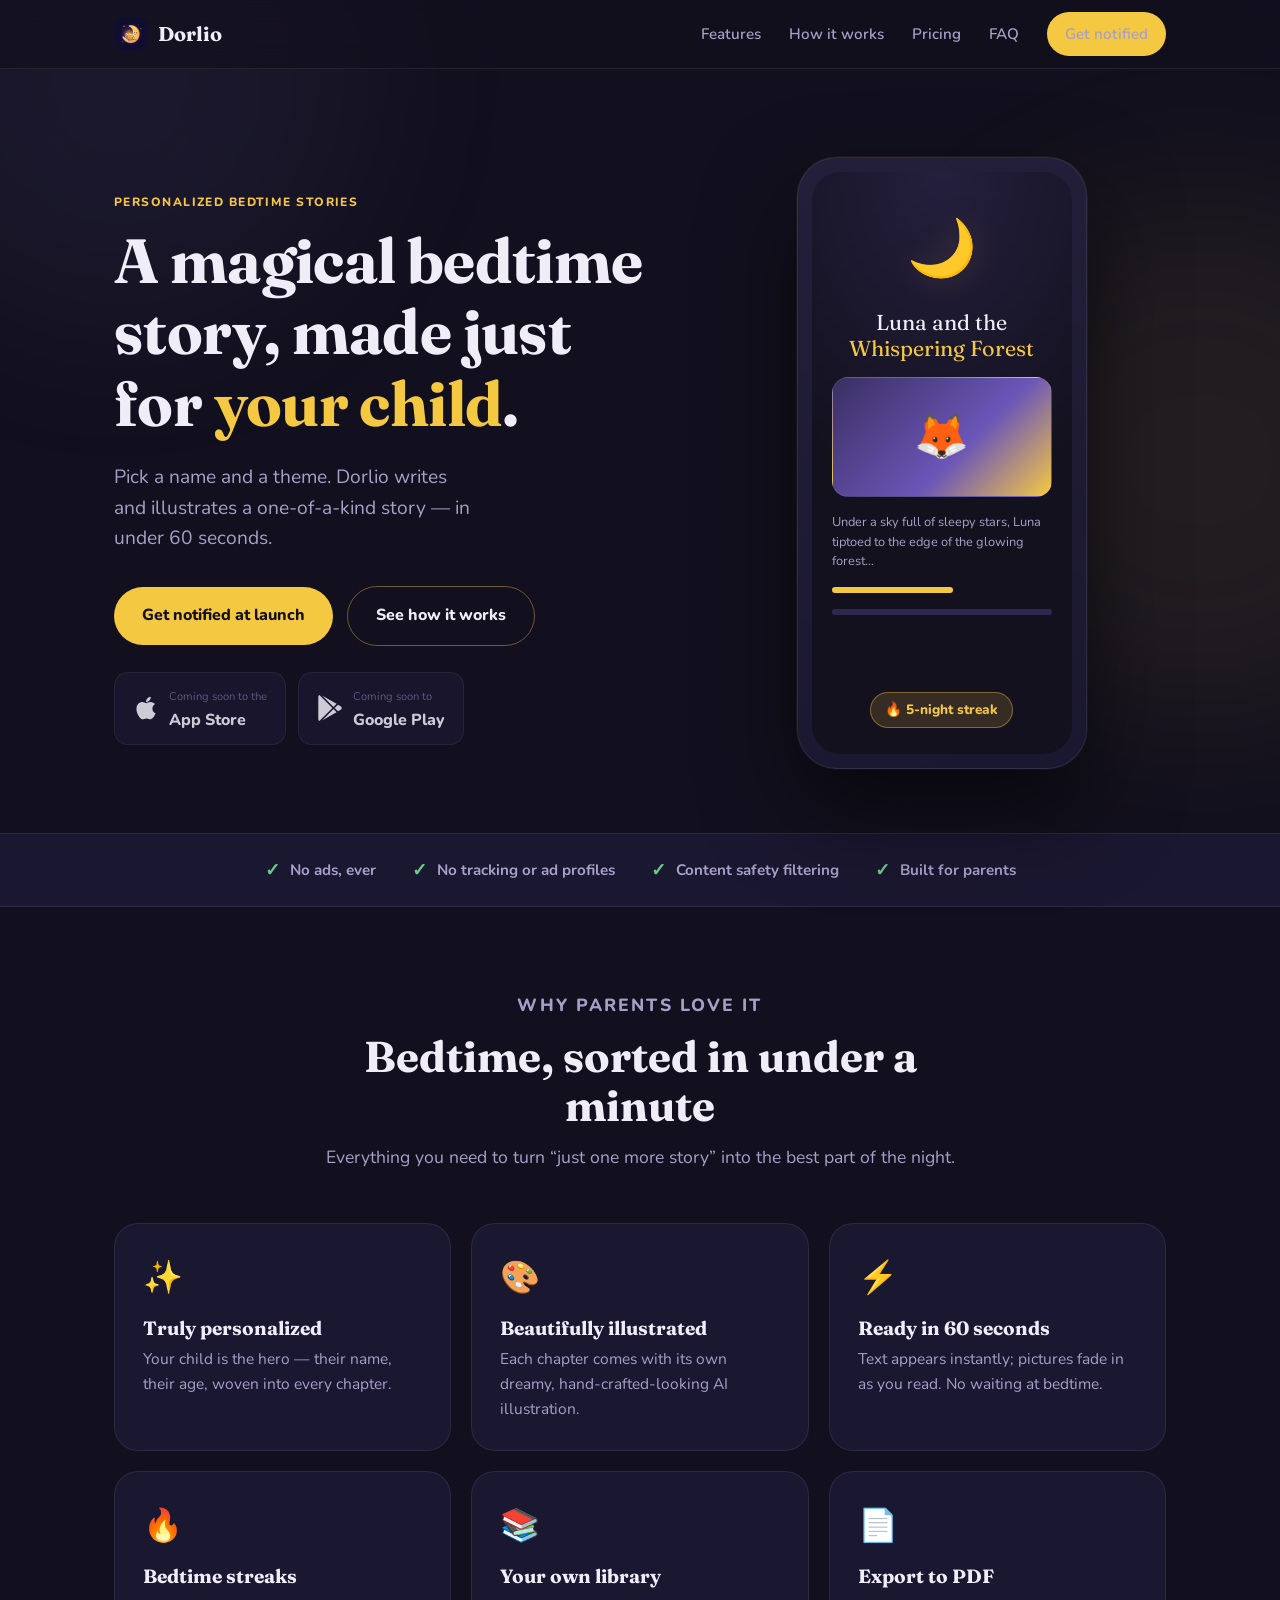
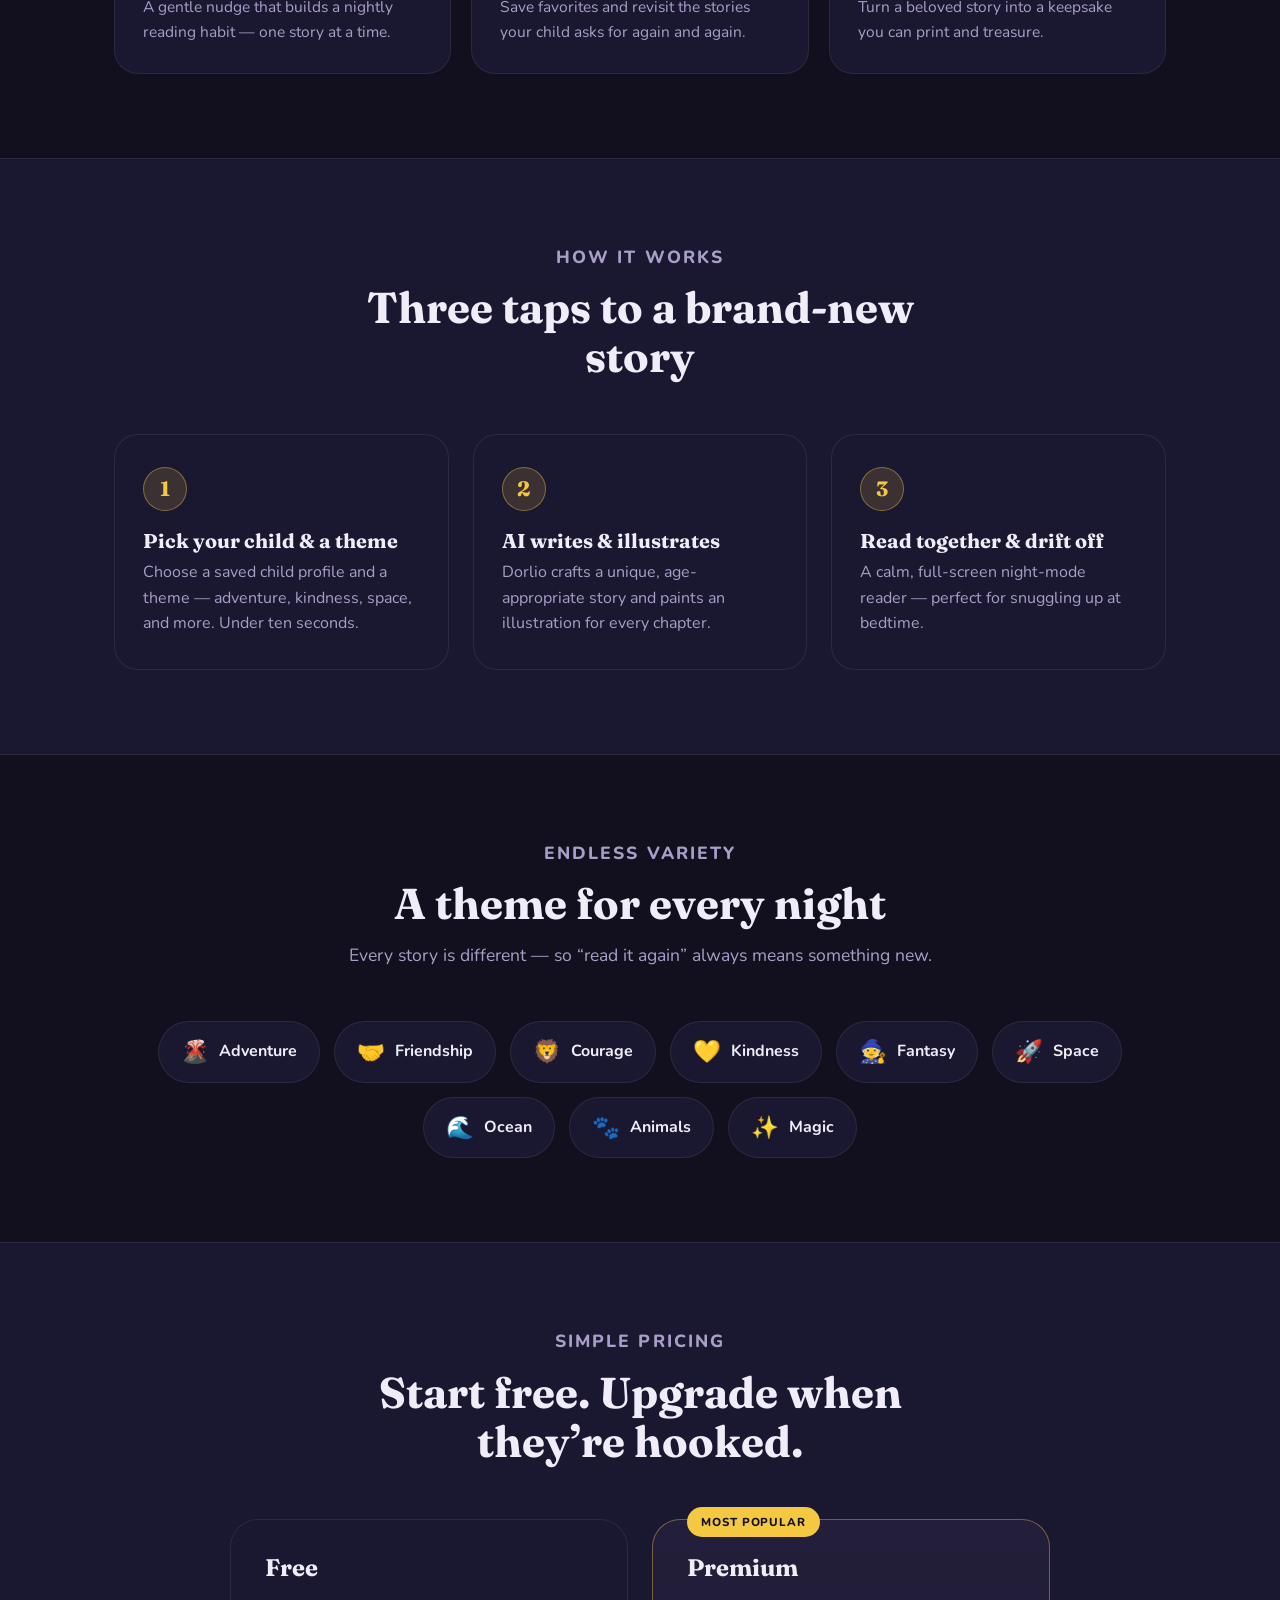
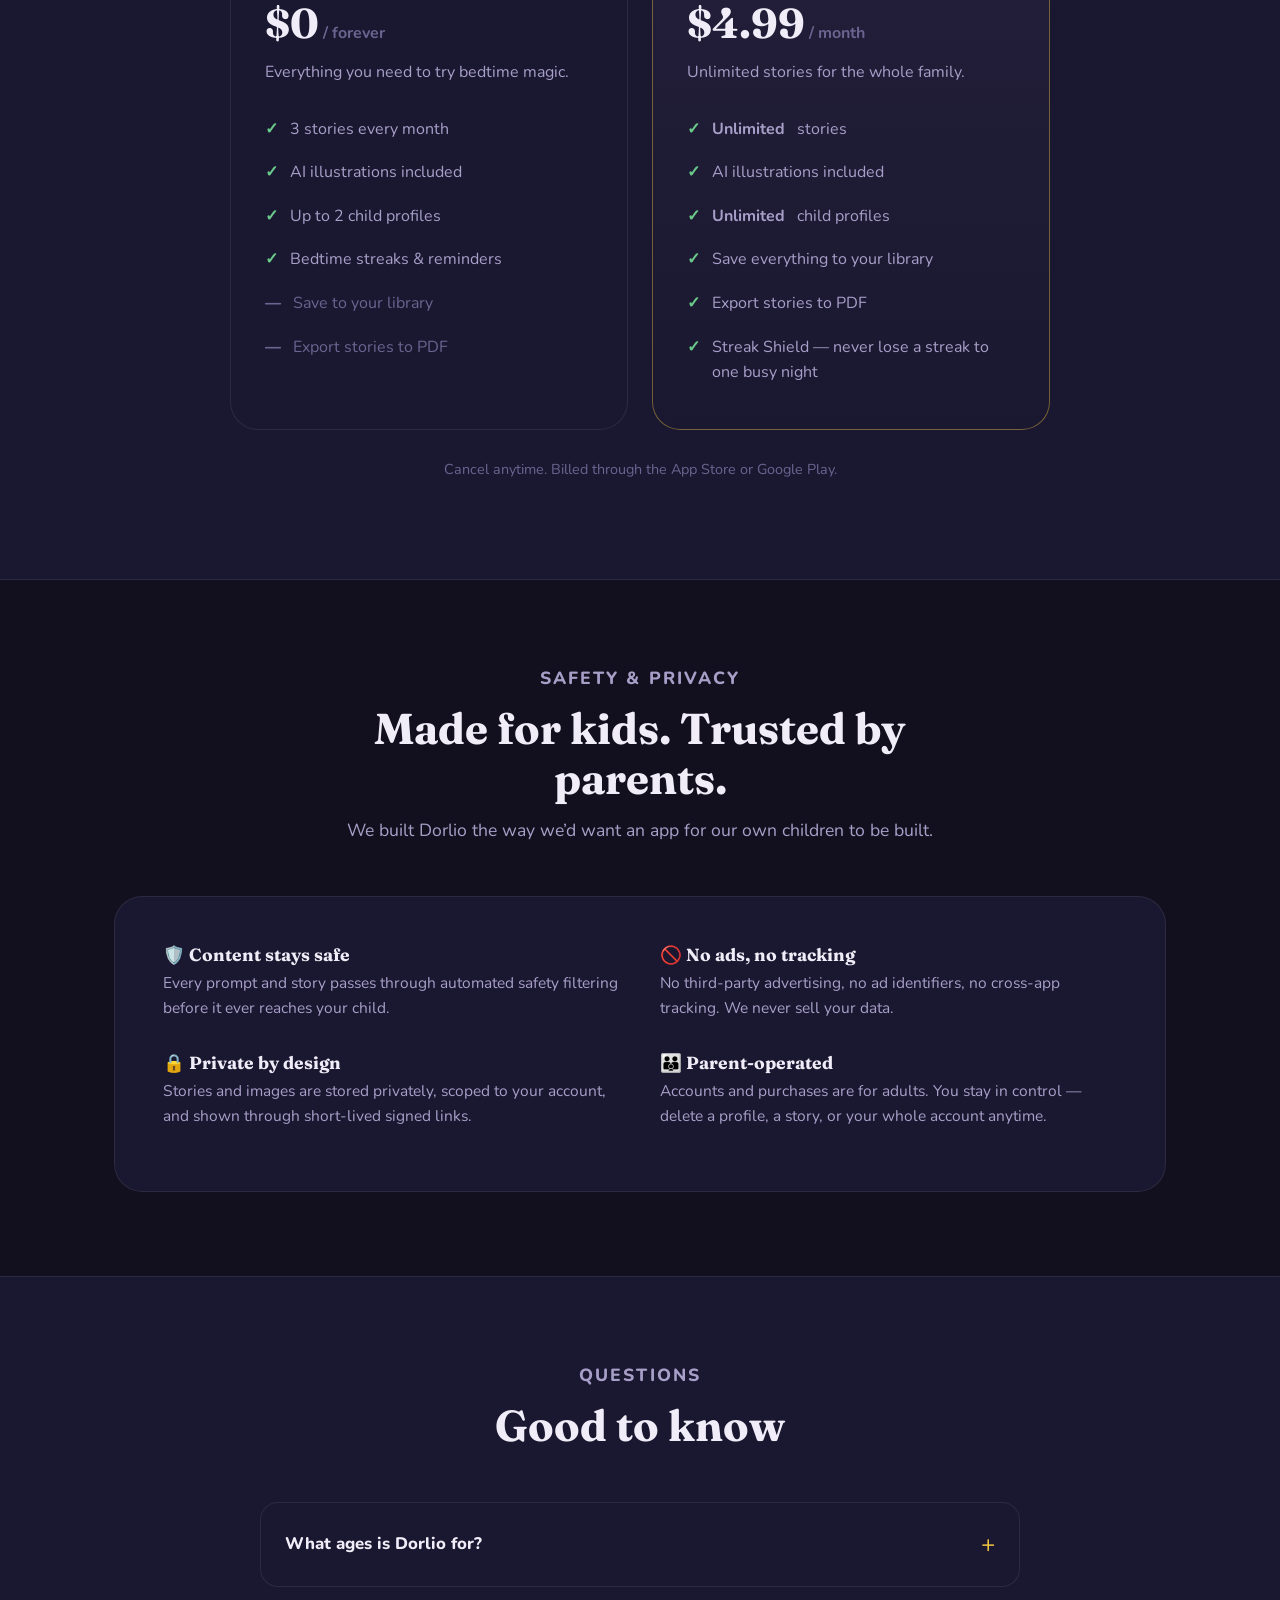
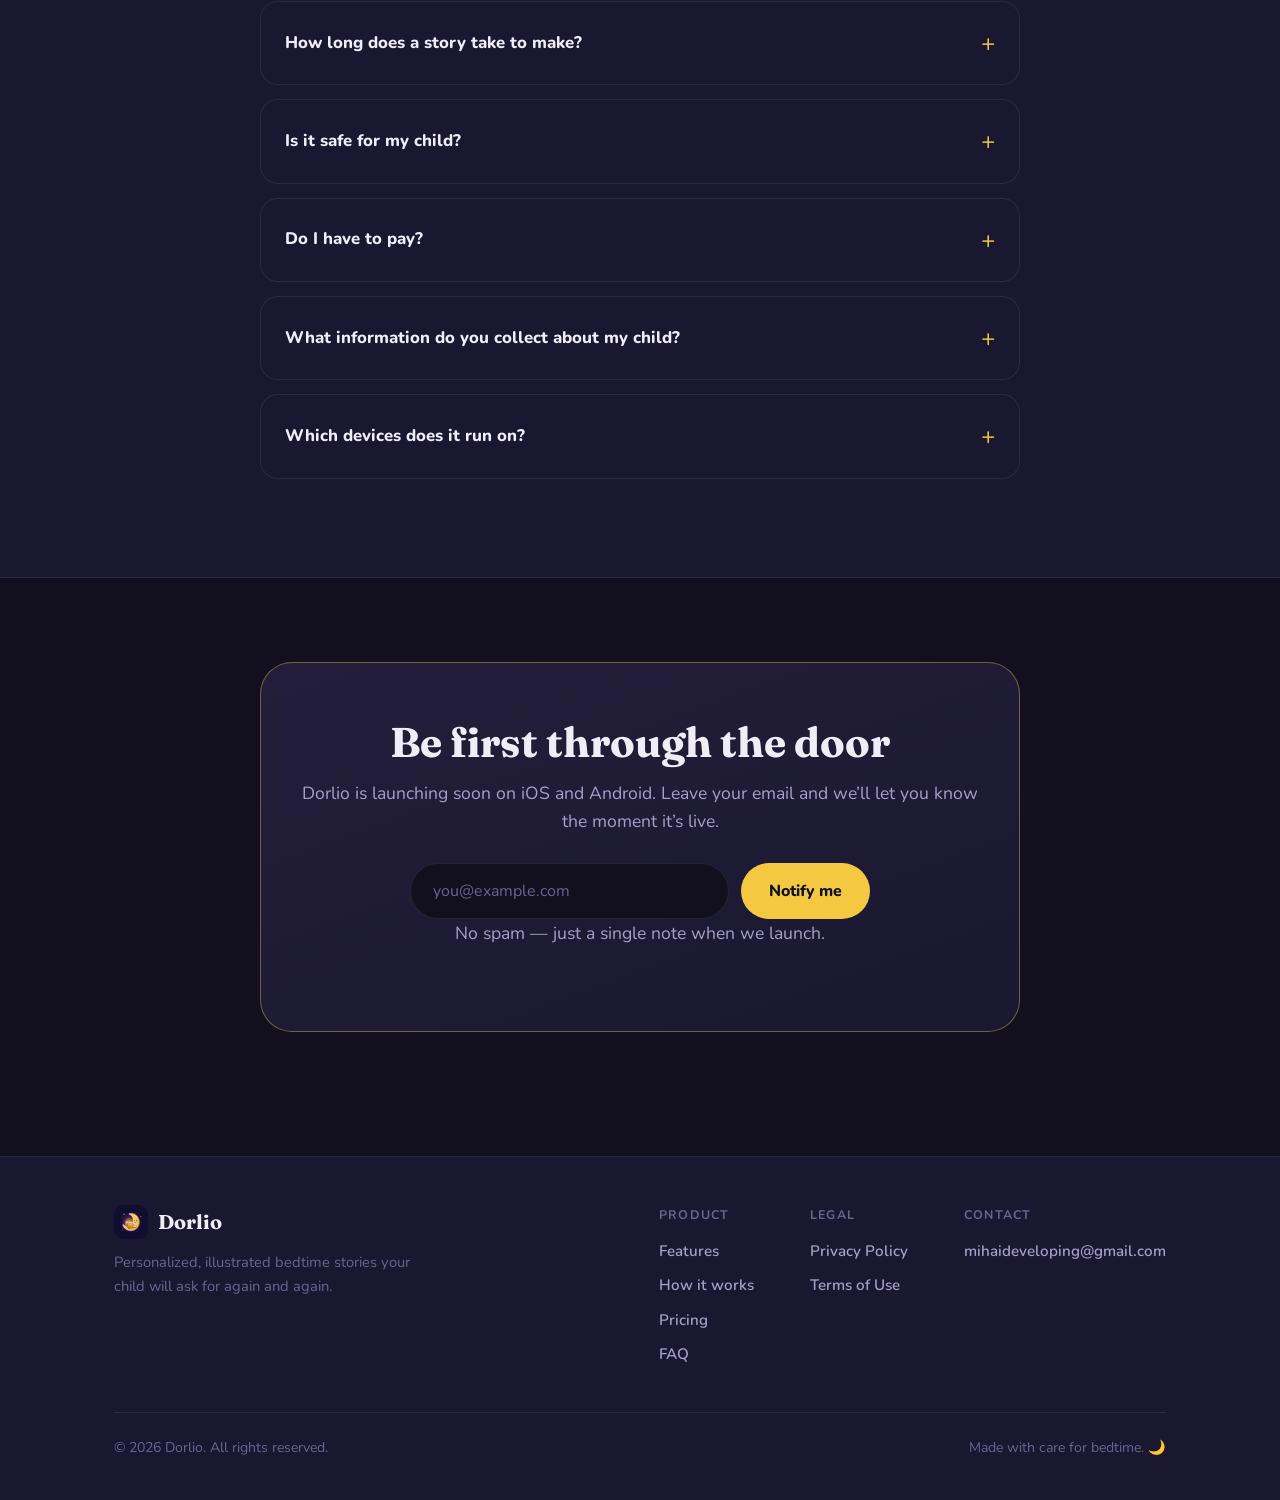
==== index.html @ 9532bb87 "Add Dorlio marketing website (dorlio.com) Standalone public repo for the Dorlio marketing site + leg" ====
<!doctype html>
<html lang="en">
<head>
<meta charset="utf-8" />
<meta name="viewport" content="width=device-width, initial-scale=1" />
<title>Dorlio — A magical bedtime story, made just for your child</title>
<meta name="description" content="Dorlio creates a personalized, illustrated bedtime story for your child in under 60 seconds. Pick a name and a theme — AI writes and illustrates a one-of-a-kind tale. No ads, no tracking, built for parents." />
<link rel="canonical" href="https://dorlio.com/" />

<!-- Open Graph / social -->
<meta property="og:type" content="website" />
<meta property="og:site_name" content="Dorlio" />
<meta property="og:title" content="Dorlio — A magical bedtime story, made just for your child" />
<meta property="og:description" content="A personalized, illustrated bedtime story in under 60 seconds. No ads, no tracking, built for parents." />
<meta property="og:url" content="https://dorlio.com/" />
<meta property="og:image" content="https://dorlio.com/assets/icon.png" />
<meta name="twitter:card" content="summary_large_image" />
<meta name="twitter:title" content="Dorlio — A magical bedtime story, made just for your child" />
<meta name="twitter:description" content="A personalized, illustrated bedtime story in under 60 seconds. No ads, no tracking, built for parents." />
<meta name="twitter:image" content="https://dorlio.com/assets/icon.png" />
<meta name="theme-color" content="#12101E" />

<link rel="icon" type="image/png" href="./assets/favicon.png" />
<link rel="apple-touch-icon" href="./assets/icon.png" />

<link rel="preconnect" href="https://fonts.googleapis.com" />
<link rel="preconnect" href="https://fonts.gstatic.com" crossorigin />
<link href="https://fonts.googleapis.com/css2?family=Fraunces:opsz,wght@9..144,400;9..144,600;9..144,700&family=Nunito:wght@400;600;700;800&display=swap" rel="stylesheet" />

<style>
  :root {
    --bg:        #12101E;
    --bg-mid:    #1A1730;
    --bg-high:   #231F3A;
    --bg-glow:   #2D2850;
    --gold:      #F5C842;
    --gold-dim:  #C4A030;
    --gold-glow: rgba(245,200,66,0.15);
    --violet:    #9B7FE8;
    --violet-dim:#6B56B8;
    --violet-glow: rgba(155,127,232,0.15);
    --text:      #F0EDF8;
    --text-2:    #A89FC8;
    --text-dim:  #6B6490;
    --on-gold:   #12101E;
    --success:   #6BCB8B;
    --border:    rgba(255,255,255,0.08);
    --border-active: rgba(245,200,66,0.4);
    --display: "Fraunces", Georgia, serif;
    --ui: "Nunito", -apple-system, BlinkMacSystemFont, "Segoe UI", Roboto, sans-serif;
    --maxw: 1100px;
  }

  * { box-sizing: border-box; }
  html { scroll-behavior: smooth; }
  body {
    margin: 0;
    font-family: var(--ui);
    color: var(--text);
    background: var(--bg);
    line-height: 1.6;
    -webkit-font-smoothing: antialiased;
    overflow-x: hidden;
  }
  a { color: var(--gold); text-decoration: none; }
  a:hover { text-decoration: underline; }
  img { max-width: 100%; display: block; }
  h1, h2, h3 { font-family: var(--display); font-weight: 700; line-height: 1.15; margin: 0; }

  .wrap { max-width: var(--maxw); margin: 0 auto; padding: 0 24px; }
  .eyebrow {
    font-family: var(--ui); font-weight: 800; text-transform: uppercase;
    letter-spacing: 0.12em; font-size: 0.75rem; color: var(--gold);
  }

  /* ---------- ambient background glows ---------- */
  .glow { position: fixed; border-radius: 9999px; filter: blur(90px); z-index: -1; pointer-events: none; opacity: 0.5; }
  .glow.g1 { width: 480px; height: 480px; background: var(--violet-glow); top: -160px; left: -120px; }
  .glow.g2 { width: 520px; height: 520px; background: var(--gold-glow); top: 200px; right: -180px; }

  /* ---------- nav ---------- */
  header.nav {
    position: sticky; top: 0; z-index: 50;
    backdrop-filter: blur(12px);
    background: rgba(18,16,30,0.72);
    border-bottom: 1px solid var(--border);
  }
  .nav-inner { display: flex; align-items: center; justify-content: space-between; height: 68px; }
  .brand { display: flex; align-items: center; gap: 10px; font-family: var(--display); font-weight: 700; font-size: 1.25rem; color: var(--text); }
  .brand:hover { text-decoration: none; }
  .brand img { width: 34px; height: 34px; border-radius: 9px; }
  .nav-links { display: flex; align-items: center; gap: 28px; }
  .nav-links a { color: var(--text-2); font-weight: 600; font-size: 0.95rem; }
  .nav-links a:hover { color: var(--text); text-decoration: none; }
  .nav-cta {
    background: var(--gold); color: var(--on-gold); padding: 10px 18px;
    border-radius: 9999px; font-weight: 800; font-size: 0.9rem;
  }
  .nav-cta:hover { background: var(--gold-dim); text-decoration: none; }
  @media (max-width: 720px) { .nav-links a:not(.nav-cta) { display: none; } }

  /* ---------- buttons ---------- */
  .btn {
    display: inline-flex; align-items: center; justify-content: center; gap: 10px;
    font-family: var(--ui); font-weight: 800; font-size: 1rem;
    padding: 16px 28px; border-radius: 9999px; cursor: pointer; border: none;
    transition: transform 0.12s ease, background 0.12s ease;
  }
  .btn:hover { text-decoration: none; transform: translateY(-2px); }
  .btn-gold { background: var(--gold); color: var(--on-gold); }
  .btn-gold:hover { background: var(--gold-dim); }
  .btn-ghost { background: transparent; color: var(--text); border: 1px solid var(--border-active); }
  .btn-ghost:hover { background: var(--gold-glow); }

  /* ---------- hero ---------- */
  .hero { padding: 88px 0 64px; }
  .hero-grid { display: grid; grid-template-columns: 1.1fr 0.9fr; gap: 56px; align-items: center; }
  .hero h1 { font-size: clamp(2.4rem, 5.2vw, 3.9rem); letter-spacing: -0.01em; }
  .hero h1 .accent { color: var(--gold); }
  .hero p.lede { font-size: 1.2rem; color: var(--text-2); margin: 22px 0 32px; max-width: 30ch; }
  .hero .cta-row { display: flex; flex-wrap: wrap; gap: 14px; align-items: center; }
  .badge-soon {
    display: inline-flex; align-items: center; gap: 8px;
    background: var(--bg-high); border: 1px solid var(--border);
    color: var(--text-2); font-weight: 700; font-size: 0.85rem;
    padding: 8px 14px; border-radius: 9999px;
  }
  .store-badges { display: flex; gap: 12px; margin-top: 26px; flex-wrap: wrap; }
  .store-badge {
    display: inline-flex; align-items: center; gap: 10px;
    background: var(--bg-mid); border: 1px solid var(--border);
    border-radius: 14px; padding: 10px 18px; color: var(--text); opacity: 0.85;
  }
  .store-badge .sb-sub { font-size: 0.7rem; color: var(--text-dim); line-height: 1; }
  .store-badge .sb-main { font-size: 1rem; font-weight: 800; line-height: 1.2; }
  .store-badge svg { width: 26px; height: 26px; fill: var(--text); }

  /* phone mockup */
  .phone-wrap { display: flex; justify-content: center; position: relative; }
  .phone {
    width: 290px; aspect-ratio: 9 / 19; border-radius: 40px;
    background: linear-gradient(170deg, var(--bg-high), var(--bg-mid));
    border: 1px solid var(--border); padding: 14px;
    box-shadow: 0 40px 90px rgba(0,0,0,0.55), 0 0 0 1px rgba(245,200,66,0.06);
    position: relative;
  }
  .phone-screen {
    width: 100%; height: 100%; border-radius: 28px; overflow: hidden;
    background: radial-gradient(120% 80% at 50% 0%, #241f3d 0%, #14111f 70%);
    display: flex; flex-direction: column; padding: 26px 20px; gap: 16px;
  }
  .phone .moon { font-size: 56px; text-align: center; margin-top: 6px; filter: drop-shadow(0 0 16px var(--gold-glow)); }
  .phone .ph-title { font-family: var(--display); font-size: 1.35rem; text-align: center; line-height: 1.2; }
  .phone .ph-title em { color: var(--gold); font-style: normal; }
  .phone .ph-illus {
    border-radius: 16px; height: 120px; border: 1px solid var(--border);
    background: linear-gradient(135deg, #3a2f63, #6b56b8 60%, #f5c842);
    display: flex; align-items: center; justify-content: center; font-size: 44px;
  }
  .phone .ph-text { font-size: 0.8rem; color: var(--text-2); line-height: 1.5; }
  .phone .ph-bar { height: 6px; border-radius: 9999px; background: var(--bg-glow); }
  .phone .ph-bar.full { background: var(--gold); width: 55%; }
  .phone .ph-streak {
    margin-top: auto; align-self: center; background: var(--gold-glow);
    border: 1px solid var(--border-active); color: var(--gold); font-weight: 800;
    padding: 6px 14px; border-radius: 9999px; font-size: 0.85rem;
  }

  @media (max-width: 860px) {
    .hero-grid { grid-template-columns: 1fr; gap: 40px; text-align: center; }
    .hero p.lede { margin-left: auto; margin-right: auto; }
    .hero .cta-row, .store-badges { justify-content: center; }
    .hero { padding: 56px 0 40px; }
  }

  /* ---------- trust strip ---------- */
  .trust { border-top: 1px solid var(--border); border-bottom: 1px solid var(--border); background: var(--bg-mid); }
  .trust-inner { display: flex; flex-wrap: wrap; justify-content: center; gap: 14px 36px; padding: 22px 24px; }
  .trust-item { display: flex; align-items: center; gap: 10px; color: var(--text-2); font-weight: 700; font-size: 0.95rem; }
  .trust-item span.ico { color: var(--success); font-size: 1.1rem; }

  /* ---------- sections ---------- */
  section.block { padding: 84px 0; }
  .section-head { text-align: center; max-width: 640px; margin: 0 auto 52px; }
  .section-head h2 { font-size: clamp(1.9rem, 4vw, 2.7rem); margin: 12px 0; }
  .section-head p { color: var(--text-2); font-size: 1.1rem; margin: 0; }

  /* features */
  .features { display: grid; grid-template-columns: repeat(3, 1fr); gap: 20px; }
  .card {
    background: var(--bg-mid); border: 1px solid var(--border); border-radius: 24px;
    padding: 28px; transition: transform 0.15s ease, border-color 0.15s ease;
  }
  .card:hover { transform: translateY(-4px); border-color: var(--border-active); }
  .card .f-ico { font-size: 2rem; margin-bottom: 14px; }
  .card h3 { font-size: 1.2rem; margin-bottom: 8px; }
  .card p { color: var(--text-2); font-size: 0.97rem; margin: 0; }
  @media (max-width: 860px) { .features { grid-template-columns: 1fr; } }

  /* how it works */
  .steps { display: grid; grid-template-columns: repeat(3, 1fr); gap: 24px; counter-reset: step; }
  .step { background: var(--bg-mid); border: 1px solid var(--border); border-radius: 24px; padding: 32px 28px; position: relative; }
  .step .num {
    width: 44px; height: 44px; border-radius: 9999px; background: var(--gold-glow);
    border: 1px solid var(--border-active); color: var(--gold);
    display: flex; align-items: center; justify-content: center;
    font-family: var(--display); font-weight: 700; font-size: 1.3rem; margin-bottom: 18px;
  }
  .step h3 { font-size: 1.25rem; margin-bottom: 8px; }
  .step p { color: var(--text-2); margin: 0; }
  @media (max-width: 860px) { .steps { grid-template-columns: 1fr; } }

  /* themes */
  .themes { display: flex; flex-wrap: wrap; justify-content: center; gap: 14px; }
  .theme-chip {
    display: flex; align-items: center; gap: 10px; background: var(--bg-mid);
    border: 1px solid var(--border); border-radius: 9999px; padding: 12px 22px;
    font-weight: 700; color: var(--text); font-size: 1rem;
  }
  .theme-chip .em { font-size: 1.4rem; }

  /* pricing */
  .pricing { display: grid; grid-template-columns: repeat(2, 1fr); gap: 24px; max-width: 820px; margin: 0 auto; }
  .plan { background: var(--bg-mid); border: 1px solid var(--border); border-radius: 28px; padding: 34px; }
  .plan.premium { border-color: var(--border-active); background: linear-gradient(180deg, var(--bg-high), var(--bg-mid)); position: relative; }
  .plan .tag {
    position: absolute; top: -13px; left: 34px; background: var(--gold); color: var(--on-gold);
    font-weight: 800; font-size: 0.72rem; letter-spacing: 0.08em; text-transform: uppercase;
    padding: 6px 14px; border-radius: 9999px;
  }
  .plan h3 { font-size: 1.5rem; }
  .plan .price { font-family: var(--display); font-size: 2.6rem; font-weight: 700; margin: 8px 0 4px; }
  .plan .price small { font-family: var(--ui); font-size: 1rem; font-weight: 700; color: var(--text-dim); }
  .plan ul { list-style: none; padding: 0; margin: 22px 0 0; }
  .plan li { padding: 9px 0; color: var(--text-2); display: flex; gap: 12px; align-items: flex-start; }
  .plan li::before { content: "✓"; color: var(--success); font-weight: 900; }
  .plan li.off { color: var(--text-dim); }
  .plan li.off::before { content: "—"; color: var(--text-dim); }
  @media (max-width: 720px) { .pricing { grid-template-columns: 1fr; } }

  /* safety */
  .safety { background: var(--bg-mid); border: 1px solid var(--border); border-radius: 28px; padding: 48px; display: grid; grid-template-columns: repeat(2, 1fr); gap: 18px 40px; }
  .safety .s-item h3 { font-size: 1.1rem; margin-bottom: 6px; display: flex; align-items: center; gap: 10px; }
  .safety .s-item p { color: var(--text-2); margin: 0 0 14px; font-size: 0.97rem; }
  @media (max-width: 720px) { .safety { grid-template-columns: 1fr; padding: 32px; } }

  /* faq */
  .faq { max-width: 760px; margin: 0 auto; }
  details {
    background: var(--bg-mid); border: 1px solid var(--border); border-radius: 18px;
    padding: 4px 24px; margin-bottom: 14px;
  }
  details[open] { border-color: var(--border-active); }
  summary {
    cursor: pointer; font-weight: 800; font-size: 1.05rem; padding: 18px 0;
    list-style: none; display: flex; justify-content: space-between; align-items: center;
  }
  summary::-webkit-details-marker { display: none; }
  summary::after { content: "+"; color: var(--gold); font-size: 1.5rem; font-weight: 400; }
  details[open] summary::after { content: "−"; }
  details p { color: var(--text-2); margin: 0 0 20px; }

  /* waitlist CTA */
  .cta-final { text-align: center; }
  .cta-card {
    background: linear-gradient(160deg, var(--bg-high), var(--bg-mid));
    border: 1px solid var(--border-active); border-radius: 32px; padding: 56px 32px;
    max-width: 760px; margin: 0 auto;
  }
  .cta-card h2 { font-size: clamp(1.9rem, 4vw, 2.6rem); margin-bottom: 12px; }
  .cta-card p { color: var(--text-2); font-size: 1.1rem; margin: 0 0 28px; }
  .waitlist { display: flex; gap: 12px; max-width: 460px; margin: 0 auto; flex-wrap: wrap; justify-content: center; }
  .waitlist input {
    flex: 1; min-width: 220px; background: var(--bg); border: 1px solid var(--border);
    border-radius: 9999px; padding: 16px 22px; color: var(--text); font-family: var(--ui);
    font-size: 1rem; outline: none;
  }
  .waitlist input:focus { border-color: var(--border-active); }
  .waitlist input::placeholder { color: var(--text-dim); }
  .hint { color: var(--text-dim); font-size: 0.85rem; margin-top: 16px; }

  /* footer */
  footer.site {
    border-top: 1px solid var(--border); background: var(--bg-mid);
    padding: 48px 0 40px; margin-top: 40px;
  }
  .foot-grid { display: flex; justify-content: space-between; flex-wrap: wrap; gap: 28px; }
  .foot-brand { max-width: 320px; }
  .foot-brand .brand { margin-bottom: 12px; }
  .foot-brand p { color: var(--text-dim); font-size: 0.92rem; margin: 0; }
  .foot-links { display: flex; gap: 56px; flex-wrap: wrap; }
  .foot-col h4 { font-family: var(--ui); font-size: 0.78rem; text-transform: uppercase; letter-spacing: 0.1em; color: var(--text-dim); margin: 0 0 14px; }
  .foot-col a { display: block; color: var(--text-2); font-weight: 600; margin-bottom: 10px; font-size: 0.95rem; }
  .foot-col a:hover { color: var(--text); text-decoration: none; }
  .foot-bottom { border-top: 1px solid var(--border); margin-top: 36px; padding-top: 24px; color: var(--text-dim); font-size: 0.88rem; display: flex; justify-content: space-between; flex-wrap: wrap; gap: 12px; }
</style>
</head>
<body>

<div class="glow g1"></div>
<div class="glow g2"></div>

<!-- ============ NAV ============ -->
<header class="nav">
  <div class="wrap nav-inner">
    <a class="brand" href="/">
      <img src="./assets/icon.png" alt="Dorlio logo" />
      Dorlio
    </a>
    <nav class="nav-links">
      <a href="#features">Features</a>
      <a href="#how">How it works</a>
      <a href="#pricing">Pricing</a>
      <a href="#faq">FAQ</a>
      <a class="nav-cta" href="#waitlist">Get notified</a>
    </nav>
  </div>
</header>

<!-- ============ HERO ============ -->
<section class="hero">
  <div class="wrap hero-grid">
    <div>
      <p class="eyebrow">Personalized bedtime stories</p>
      <h1>A magical bedtime story, made just for <span class="accent">your child</span>.</h1>
      <p class="lede">Pick a name and a theme. Dorlio writes and illustrates a one-of-a-kind story — in under 60 seconds.</p>
      <div class="cta-row">
        <a class="btn btn-gold" href="#waitlist">Get notified at launch</a>
        <a class="btn btn-ghost" href="#how">See how it works</a>
      </div>
      <div class="store-badges">
        <div class="store-badge">
          <svg viewBox="0 0 384 512" aria-hidden="true"><path d="M318.7 268.7c-.2-36.7 16.4-64.4 50-84.8-18.8-26.9-47.2-41.7-84.7-44.6-35.5-2.8-74.3 20.7-88.5 20.7-15 0-49.4-19.7-76.4-19.7C63.3 141.2 4 184.8 4 273.5q0 39.3 14.4 81.2c12.8 36.7 59 126.7 107.2 125.2 25.2-.6 43-17.9 75.8-17.9 31.8 0 48.3 17.9 76.4 17.9 48.6-.7 90.4-82.5 102.6-119.3-65.2-30.7-61.7-90-61.7-91.9zm-56.6-164.2c27.3-32.4 24.8-61.9 24-72.5-24.1 1.4-52 16.4-67.9 34.9-17.5 19.8-27.8 44.3-25.6 71.9 26.1 2 49.9-11.4 69.5-34.3z"/></svg>
          <span><span class="sb-sub">Coming soon to the</span><br /><span class="sb-main">App Store</span></span>
        </div>
        <div class="store-badge">
          <svg viewBox="0 0 512 512" aria-hidden="true"><path d="M325.3 234.3 104.6 13l280.8 161.2-60.1 60.1zM47 0C34 6.8 25.3 19.2 25.3 35.3v441.3c0 16.1 8.7 28.5 21.7 35.3l256.6-256L47 0zm425.2 225.6-58.9-34.1-65.7 64.5 65.7 64.5 60.1-34.1c18-14.3 18-46.5-1.2-60.8zM104.6 499l280.8-161.2-60.1-60.1L104.6 499z"/></svg>
          <span><span class="sb-sub">Coming soon to</span><br /><span class="sb-main">Google Play</span></span>
        </div>
      </div>
    </div>

    <div class="phone-wrap">
      <div class="phone">
        <div class="phone-screen">
          <div class="moon">🌙</div>
          <div class="ph-title">Luna and the <em>Whispering Forest</em></div>
          <div class="ph-illus">🦊</div>
          <div class="ph-text">Under a sky full of sleepy stars, Luna tiptoed to the edge of the glowing forest…</div>
          <div class="ph-bar full"></div>
          <div class="ph-bar"></div>
          <div class="ph-streak">🔥 5-night streak</div>
        </div>
      </div>
    </div>
  </div>
</section>

<!-- ============ TRUST STRIP ============ -->
<div class="trust">
  <div class="wrap trust-inner">
    <div class="trust-item"><span class="ico">✓</span> No ads, ever</div>
    <div class="trust-item"><span class="ico">✓</span> No tracking or ad profiles</div>
    <div class="trust-item"><span class="ico">✓</span> Content safety filtering</div>
    <div class="trust-item"><span class="ico">✓</span> Built for parents</div>
  </div>
</div>

<!-- ============ FEATURES ============ -->
<section class="block" id="features">
  <div class="wrap">
    <div class="section-head">
      <p class="eyebrow">Why parents love it</p>
      <h2>Bedtime, sorted in under a minute</h2>
      <p>Everything you need to turn “just one more story” into the best part of the night.</p>
    </div>
    <div class="features">
      <div class="card">
        <div class="f-ico">✨</div>
        <h3>Truly personalized</h3>
        <p>Your child is the hero — their name, their age, woven into every chapter.</p>
      </div>
      <div class="card">
        <div class="f-ico">🎨</div>
        <h3>Beautifully illustrated</h3>
        <p>Each chapter comes with its own dreamy, hand-crafted-looking AI illustration.</p>
      </div>
      <div class="card">
        <div class="f-ico">⚡</div>
        <h3>Ready in 60 seconds</h3>
        <p>Text appears instantly; pictures fade in as you read. No waiting at bedtime.</p>
      </div>
      <div class="card">
        <div class="f-ico">🔥</div>
        <h3>Bedtime streaks</h3>
        <p>A gentle nudge that builds a nightly reading habit — one story at a time.</p>
      </div>
      <div class="card">
        <div class="f-ico">📚</div>
        <h3>Your own library</h3>
        <p>Save favorites and revisit the stories your child asks for again and again.</p>
      </div>
      <div class="card">
        <div class="f-ico">📄</div>
        <h3>Export to PDF</h3>
        <p>Turn a beloved story into a keepsake you can print and treasure.</p>
      </div>
    </div>
  </div>
</section>

<!-- ============ HOW IT WORKS ============ -->
<section class="block" id="how" style="background: var(--bg-mid); border-top: 1px solid var(--border); border-bottom: 1px solid var(--border);">
  <div class="wrap">
    <div class="section-head">
      <p class="eyebrow">How it works</p>
      <h2>Three taps to a brand-new story</h2>
    </div>
    <div class="steps">
      <div class="step">
        <div class="num">1</div>
        <h3>Pick your child &amp; a theme</h3>
        <p>Choose a saved child profile and a theme — adventure, kindness, space, and more. Under ten seconds.</p>
      </div>
      <div class="step">
        <div class="num">2</div>
        <h3>AI writes &amp; illustrates</h3>
        <p>Dorlio crafts a unique, age-appropriate story and paints an illustration for every chapter.</p>
      </div>
      <div class="step">
        <div class="num">3</div>
        <h3>Read together &amp; drift off</h3>
        <p>A calm, full-screen night-mode reader — perfect for snuggling up at bedtime.</p>
      </div>
    </div>
  </div>
</section>

<!-- ============ THEMES ============ -->
<section class="block">
  <div class="wrap">
    <div class="section-head">
      <p class="eyebrow">Endless variety</p>
      <h2>A theme for every night</h2>
      <p>Every story is different — so “read it again” always means something new.</p>
    </div>
    <div class="themes">
      <div class="theme-chip"><span class="em">🌋</span> Adventure</div>
      <div class="theme-chip"><span class="em">🤝</span> Friendship</div>
      <div class="theme-chip"><span class="em">🦁</span> Courage</div>
      <div class="theme-chip"><span class="em">💛</span> Kindness</div>
      <div class="theme-chip"><span class="em">🧙</span> Fantasy</div>
      <div class="theme-chip"><span class="em">🚀</span> Space</div>
      <div class="theme-chip"><span class="em">🌊</span> Ocean</div>
      <div class="theme-chip"><span class="em">🐾</span> Animals</div>
      <div class="theme-chip"><span class="em">✨</span> Magic</div>
    </div>
  </div>
</section>

<!-- ============ PRICING ============ -->
<section class="block" id="pricing" style="background: var(--bg-mid); border-top: 1px solid var(--border); border-bottom: 1px solid var(--border);">
  <div class="wrap">
    <div class="section-head">
      <p class="eyebrow">Simple pricing</p>
      <h2>Start free. Upgrade when they’re hooked.</h2>
    </div>
    <div class="pricing">
      <div class="plan">
        <h3>Free</h3>
        <div class="price">$0<small> / forever</small></div>
        <p style="color: var(--text-2); margin: 0;">Everything you need to try bedtime magic.</p>
        <ul>
          <li>3 stories every month</li>
          <li>AI illustrations included</li>
          <li>Up to 2 child profiles</li>
          <li>Bedtime streaks &amp; reminders</li>
          <li class="off">Save to your library</li>
          <li class="off">Export stories to PDF</li>
        </ul>
      </div>
      <div class="plan premium">
        <span class="tag">Most popular</span>
        <h3>Premium</h3>
        <div class="price">$4.99<small> / month</small></div>
        <p style="color: var(--text-2); margin: 0;">Unlimited stories for the whole family.</p>
        <ul>
          <li><strong>Unlimited</strong> stories</li>
          <li>AI illustrations included</li>
          <li><strong>Unlimited</strong> child profiles</li>
          <li>Save everything to your library</li>
          <li>Export stories to PDF</li>
          <li>Streak Shield — never lose a streak to one busy night</li>
        </ul>
      </div>
    </div>
    <p style="text-align:center; color: var(--text-dim); font-size: 0.9rem; margin-top: 28px;">
      Cancel anytime. Billed through the App Store or Google Play.
    </p>
  </div>
</section>

<!-- ============ SAFETY ============ -->
<section class="block" id="safety">
  <div class="wrap">
    <div class="section-head">
      <p class="eyebrow">Safety &amp; privacy</p>
      <h2>Made for kids. Trusted by parents.</h2>
      <p>We built Dorlio the way we’d want an app for our own children to be built.</p>
    </div>
    <div class="safety">
      <div class="s-item">
        <h3>🛡️ Content stays safe</h3>
        <p>Every prompt and story passes through automated safety filtering before it ever reaches your child.</p>
      </div>
      <div class="s-item">
        <h3>🚫 No ads, no tracking</h3>
        <p>No third-party advertising, no ad identifiers, no cross-app tracking. We never sell your data.</p>
      </div>
      <div class="s-item">
        <h3>🔒 Private by design</h3>
        <p>Stories and images are stored privately, scoped to your account, and shown through short-lived signed links.</p>
      </div>
      <div class="s-item">
        <h3>👪 Parent-operated</h3>
        <p>Accounts and purchases are for adults. You stay in control — delete a profile, a story, or your whole account anytime.</p>
      </div>
    </div>
  </div>
</section>

<!-- ============ FAQ ============ -->
<section class="block" id="faq" style="background: var(--bg-mid); border-top: 1px solid var(--border); border-bottom: 1px solid var(--border);">
  <div class="wrap">
    <div class="section-head">
      <p class="eyebrow">Questions</p>
      <h2>Good to know</h2>
    </div>
    <div class="faq">
      <details>
        <summary>What ages is Dorlio for?</summary>
        <p>Dorlio is designed for children roughly aged 2–10. You set each child’s age, and stories are written with age-appropriate vocabulary and length.</p>
      </details>
      <details>
        <summary>How long does a story take to make?</summary>
        <p>Under 60 seconds. The story text appears almost instantly, and the illustrations fade in chapter by chapter as you start reading.</p>
      </details>
      <details>
        <summary>Is it safe for my child?</summary>
        <p>Yes. Every input and generated story is screened by automated content safety filtering, and you can always review a story before reading it aloud. There are no ads and no tracking.</p>
      </details>
      <details>
        <summary>Do I have to pay?</summary>
        <p>No. The free plan includes 3 fully-illustrated stories every month. Premium ($4.99/month) unlocks unlimited stories, your saved library, PDF export, and unlimited child profiles.</p>
      </details>
      <details>
        <summary>What information do you collect about my child?</summary>
        <p>Only what you enter to personalize a story — a first name, an age, and a chosen avatar emoji. We don’t collect a child’s contact information, location, photos, or anything else. Read the full <a href="./privacy.html">Privacy Policy</a>.</p>
      </details>
      <details>
        <summary>Which devices does it run on?</summary>
        <p>Dorlio is a mobile app for iPhone, iPad, and Android. The iPad “read together” layout is a favorite for bedtime.</p>
      </details>
    </div>
  </div>
</section>

<!-- ============ WAITLIST CTA ============ -->
<section class="block cta-final" id="waitlist">
  <div class="wrap">
    <div class="cta-card">
      <h2>Be first through the door</h2>
      <p>Dorlio is launching soon on iOS and Android. Leave your email and we’ll let you know the moment it’s live.</p>
      <form class="waitlist" action="mailto:mihaideveloping@gmail.com" method="post" enctype="text/plain" onsubmit="return dorlioNotify(event)">
        <input type="email" name="email" placeholder="you@example.com" aria-label="Your email address" required />
        <button class="btn btn-gold" type="submit">Notify me</button>
      </form>
      <p class="hint">No spam — just a single note when we launch.</p>
    </div>
  </div>
</section>

<!-- ============ FOOTER ============ -->
<footer class="site">
  <div class="wrap">
    <div class="foot-grid">
      <div class="foot-brand">
        <a class="brand" href="/"><img src="./assets/icon.png" alt="Dorlio logo" /> Dorlio</a>
        <p>Personalized, illustrated bedtime stories your child will ask for again and again.</p>
      </div>
      <div class="foot-links">
        <div class="foot-col">
          <h4>Product</h4>
          <a href="#features">Features</a>
          <a href="#how">How it works</a>
          <a href="#pricing">Pricing</a>
          <a href="#faq">FAQ</a>
        </div>
        <div class="foot-col">
          <h4>Legal</h4>
          <a href="./privacy.html">Privacy Policy</a>
          <a href="./terms.html">Terms of Use</a>
        </div>
        <div class="foot-col">
          <h4>Contact</h4>
          <a href="mailto:mihaideveloping@gmail.com">mihaideveloping@gmail.com</a>
        </div>
      </div>
    </div>
    <div class="foot-bottom">
      <div>© <span id="year">2026</span> Dorlio. All rights reserved.</div>
      <div>Made with care for bedtime. 🌙</div>
    </div>
  </div>
</footer>

<script>
  document.getElementById('year').textContent = new Date().getFullYear();
  // Open a pre-filled email to join the waitlist (no backend required at launch).
  function dorlioNotify(e) {
    e.preventDefault();
    var input = e.target.querySelector('input[name="email"]');
    var email = (input && input.value ? input.value : '').trim();
    var subject = encodeURIComponent('Dorlio waitlist');
    var body = encodeURIComponent('Please notify me when Dorlio launches. My email: ' + email);
    window.location.href = 'mailto:mihaideveloping@gmail.com?subject=' + subject + '&body=' + body;
    return false;
  }
</script>

</body>
</html>
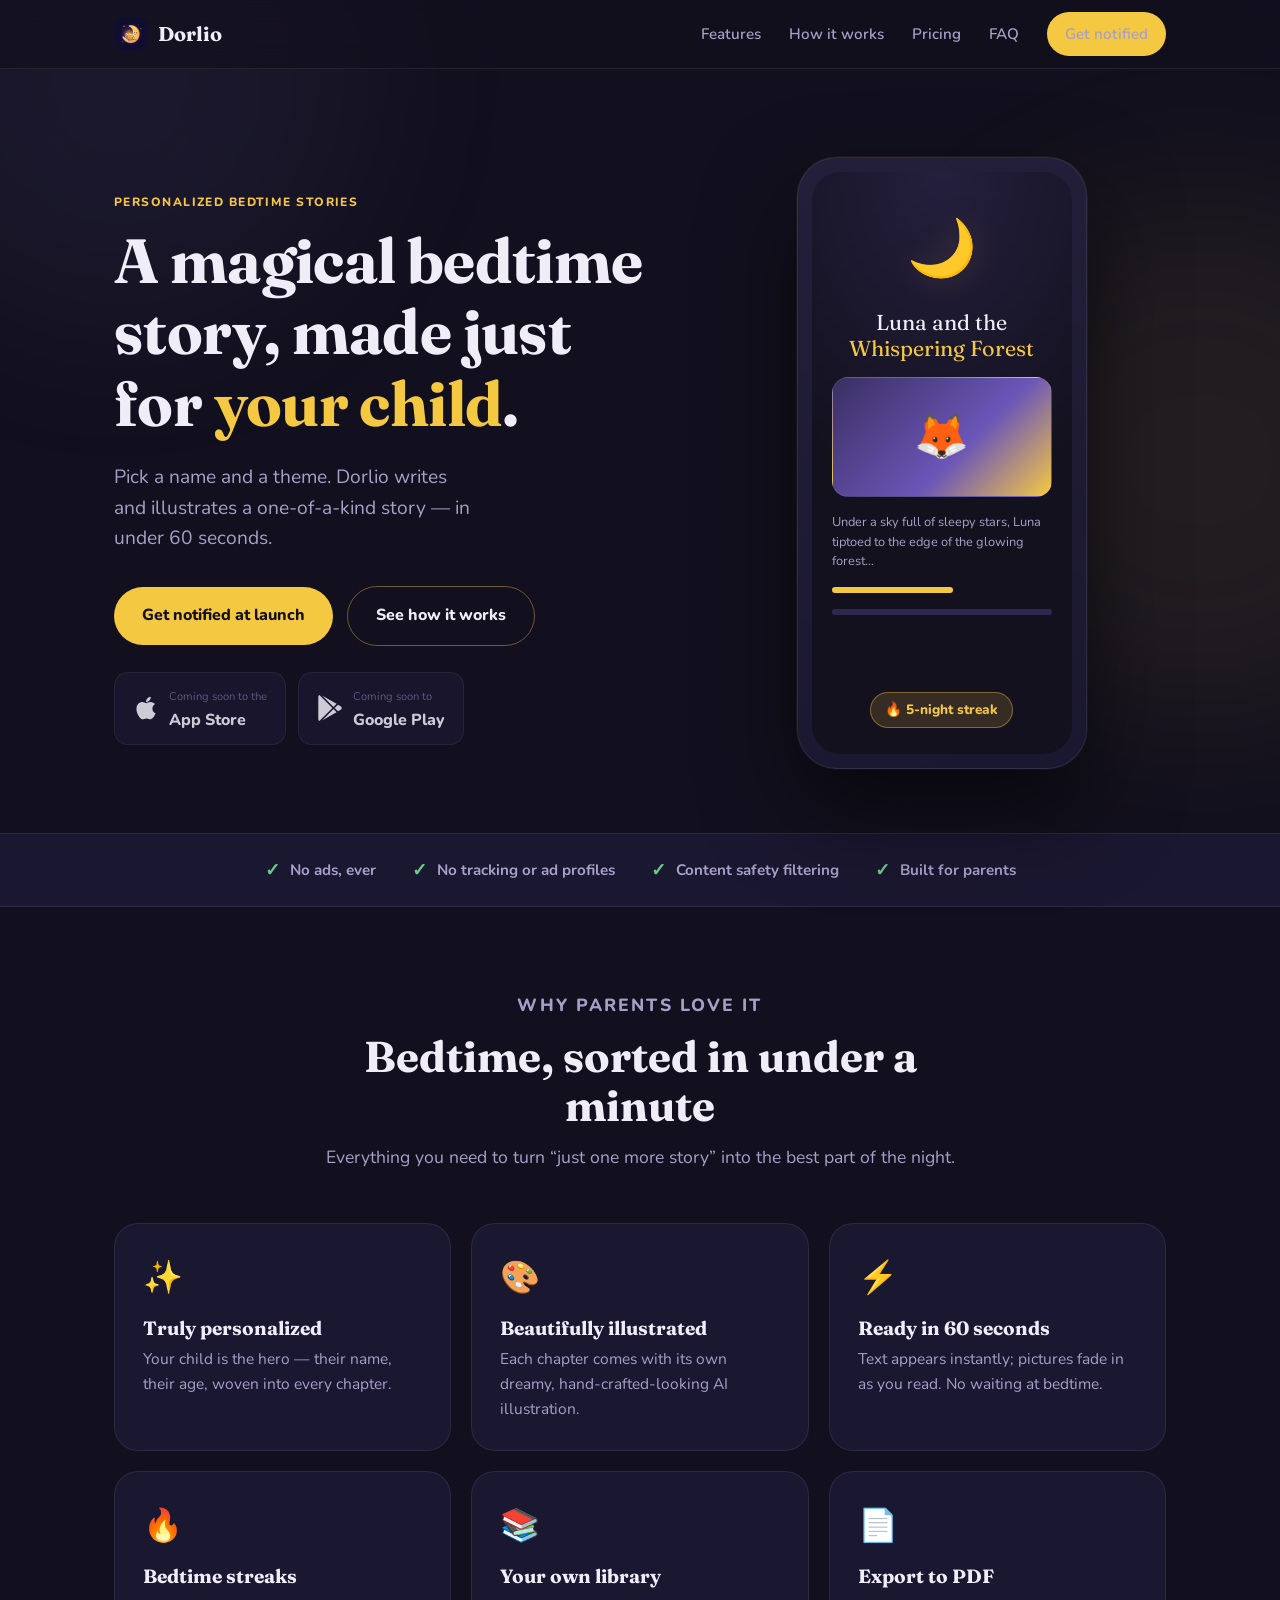
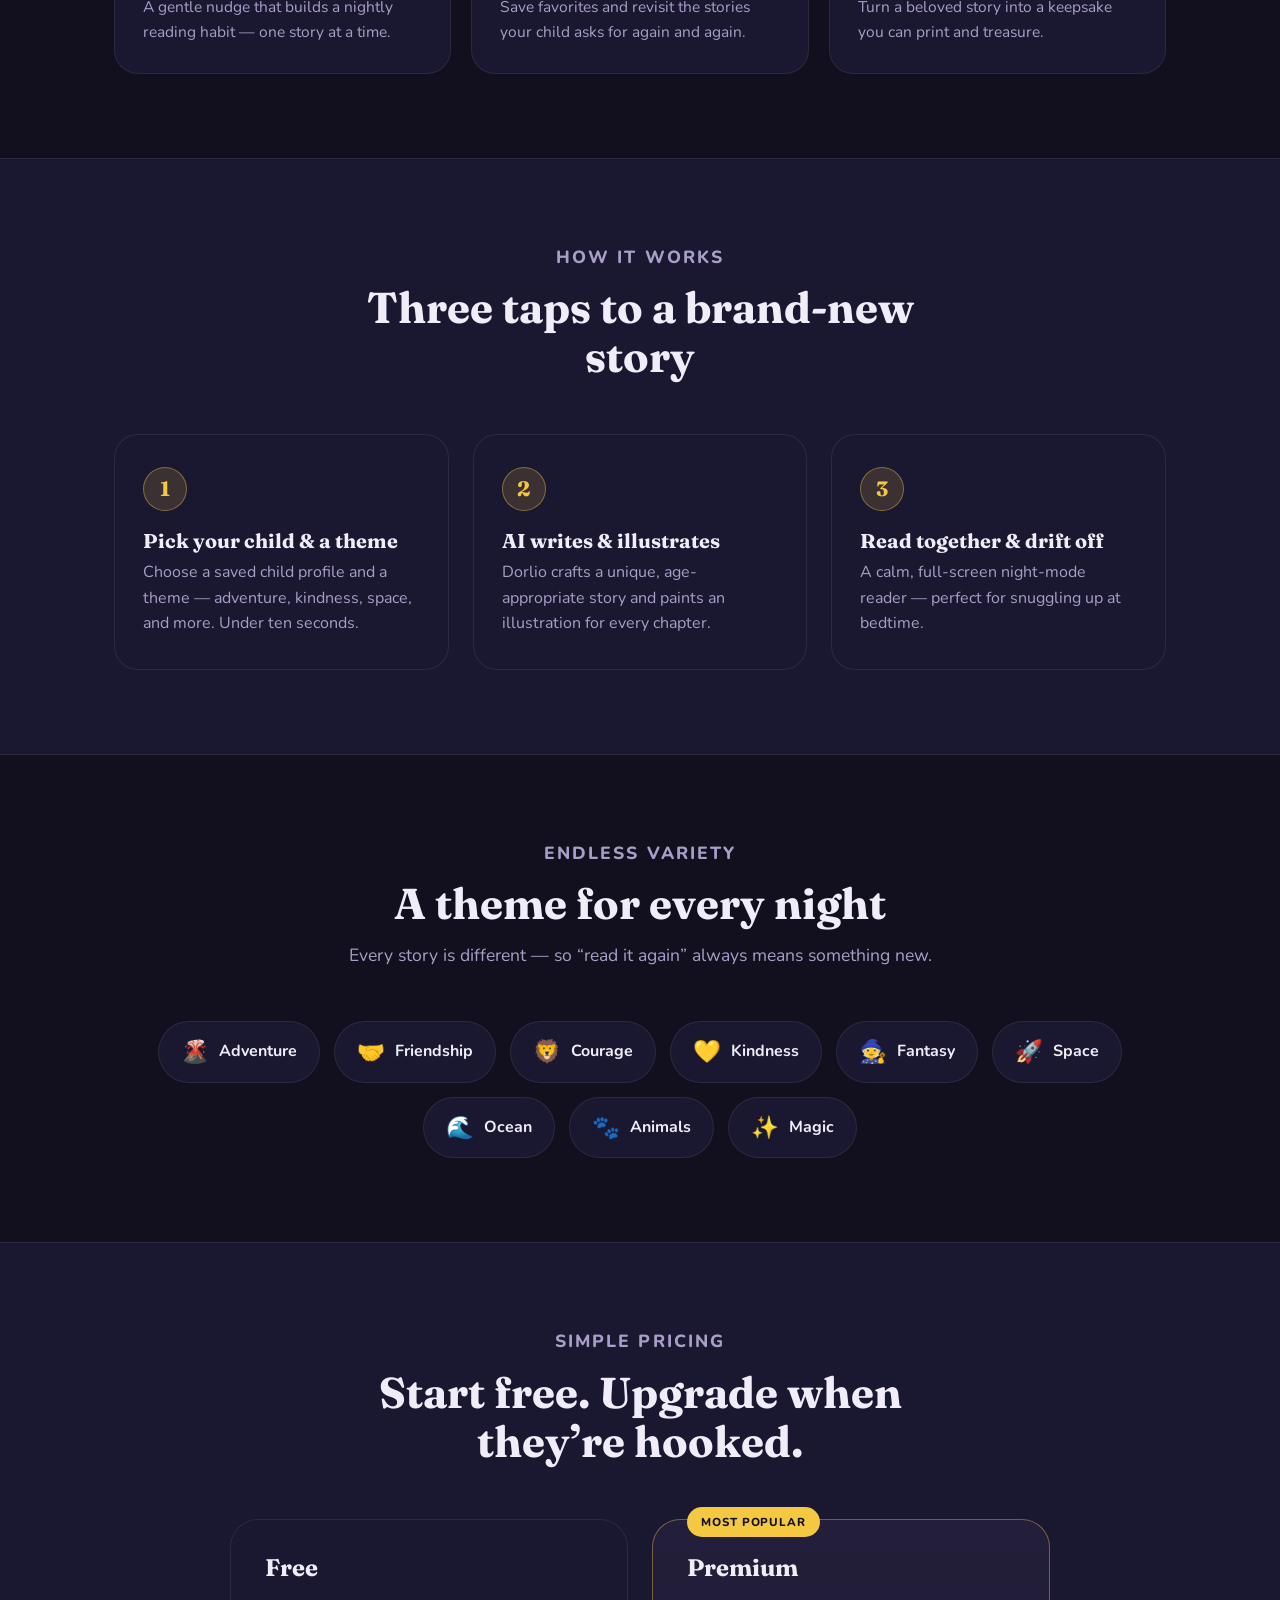
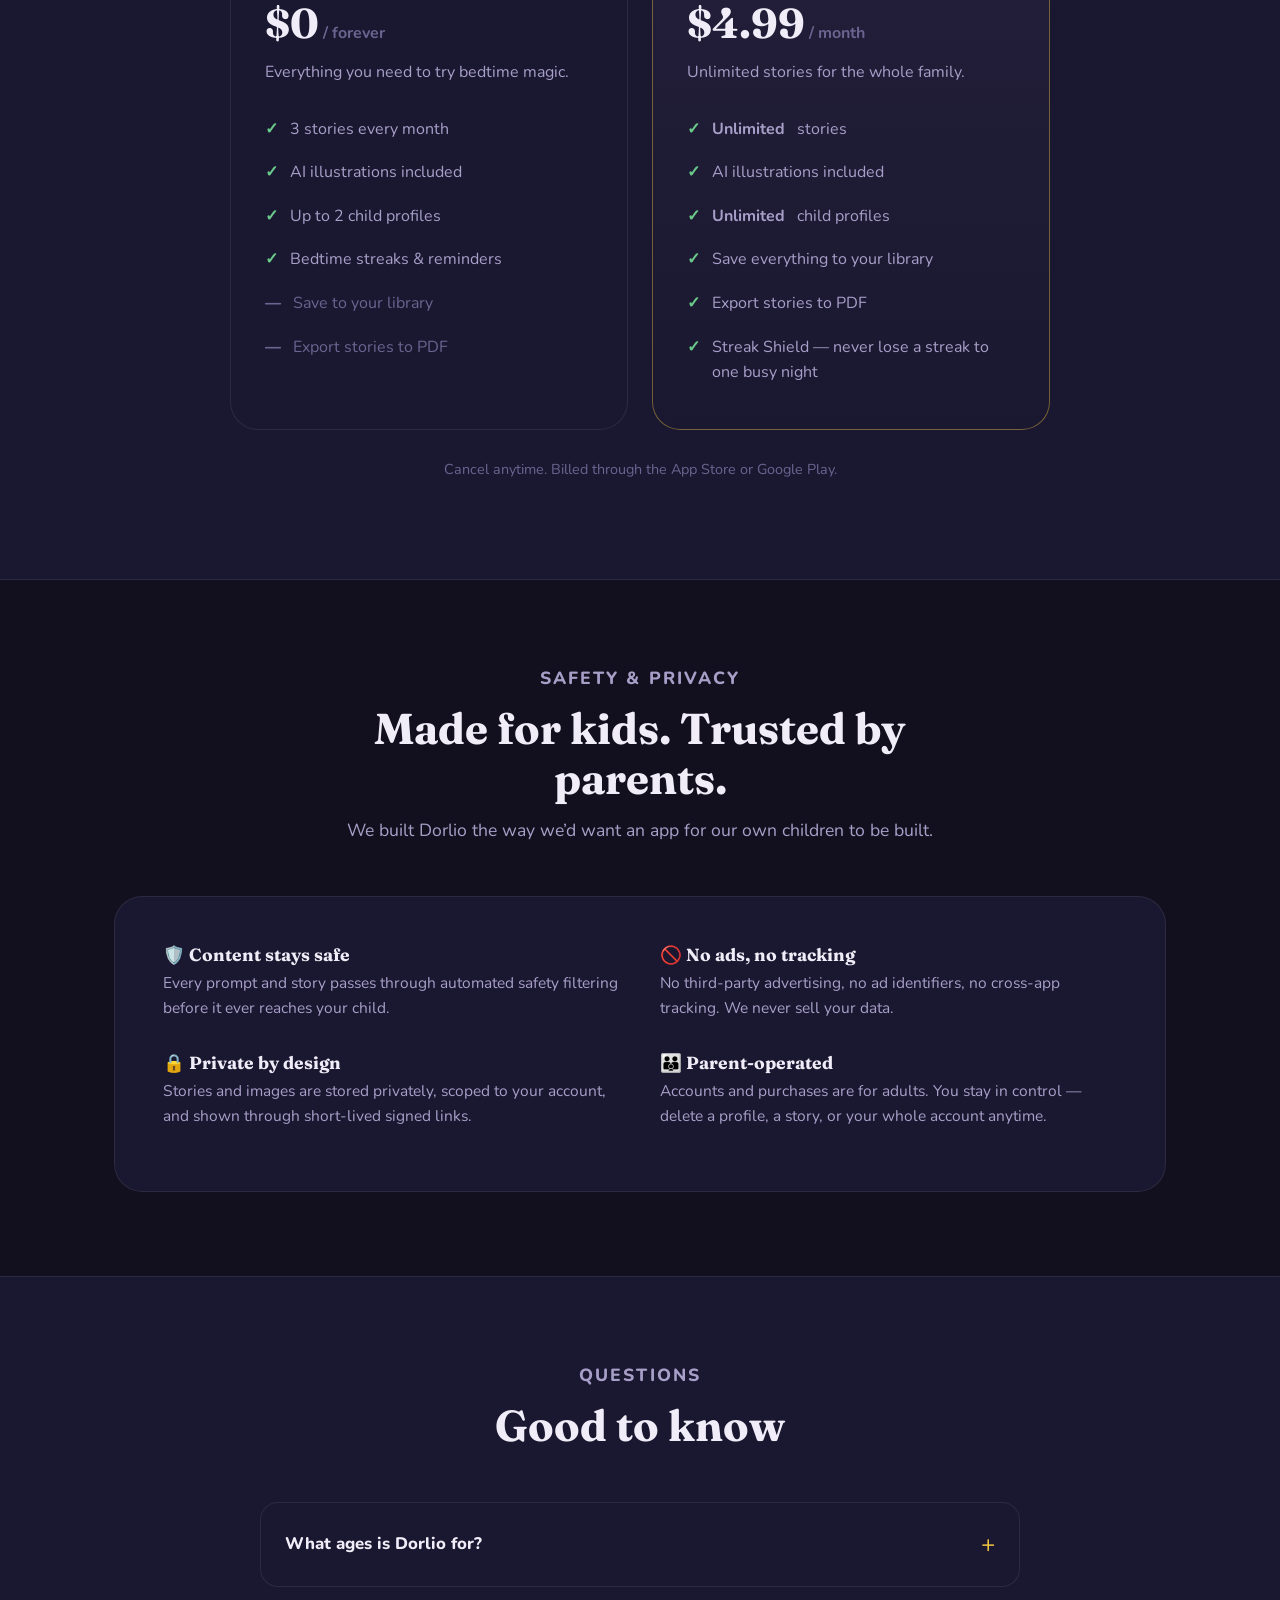
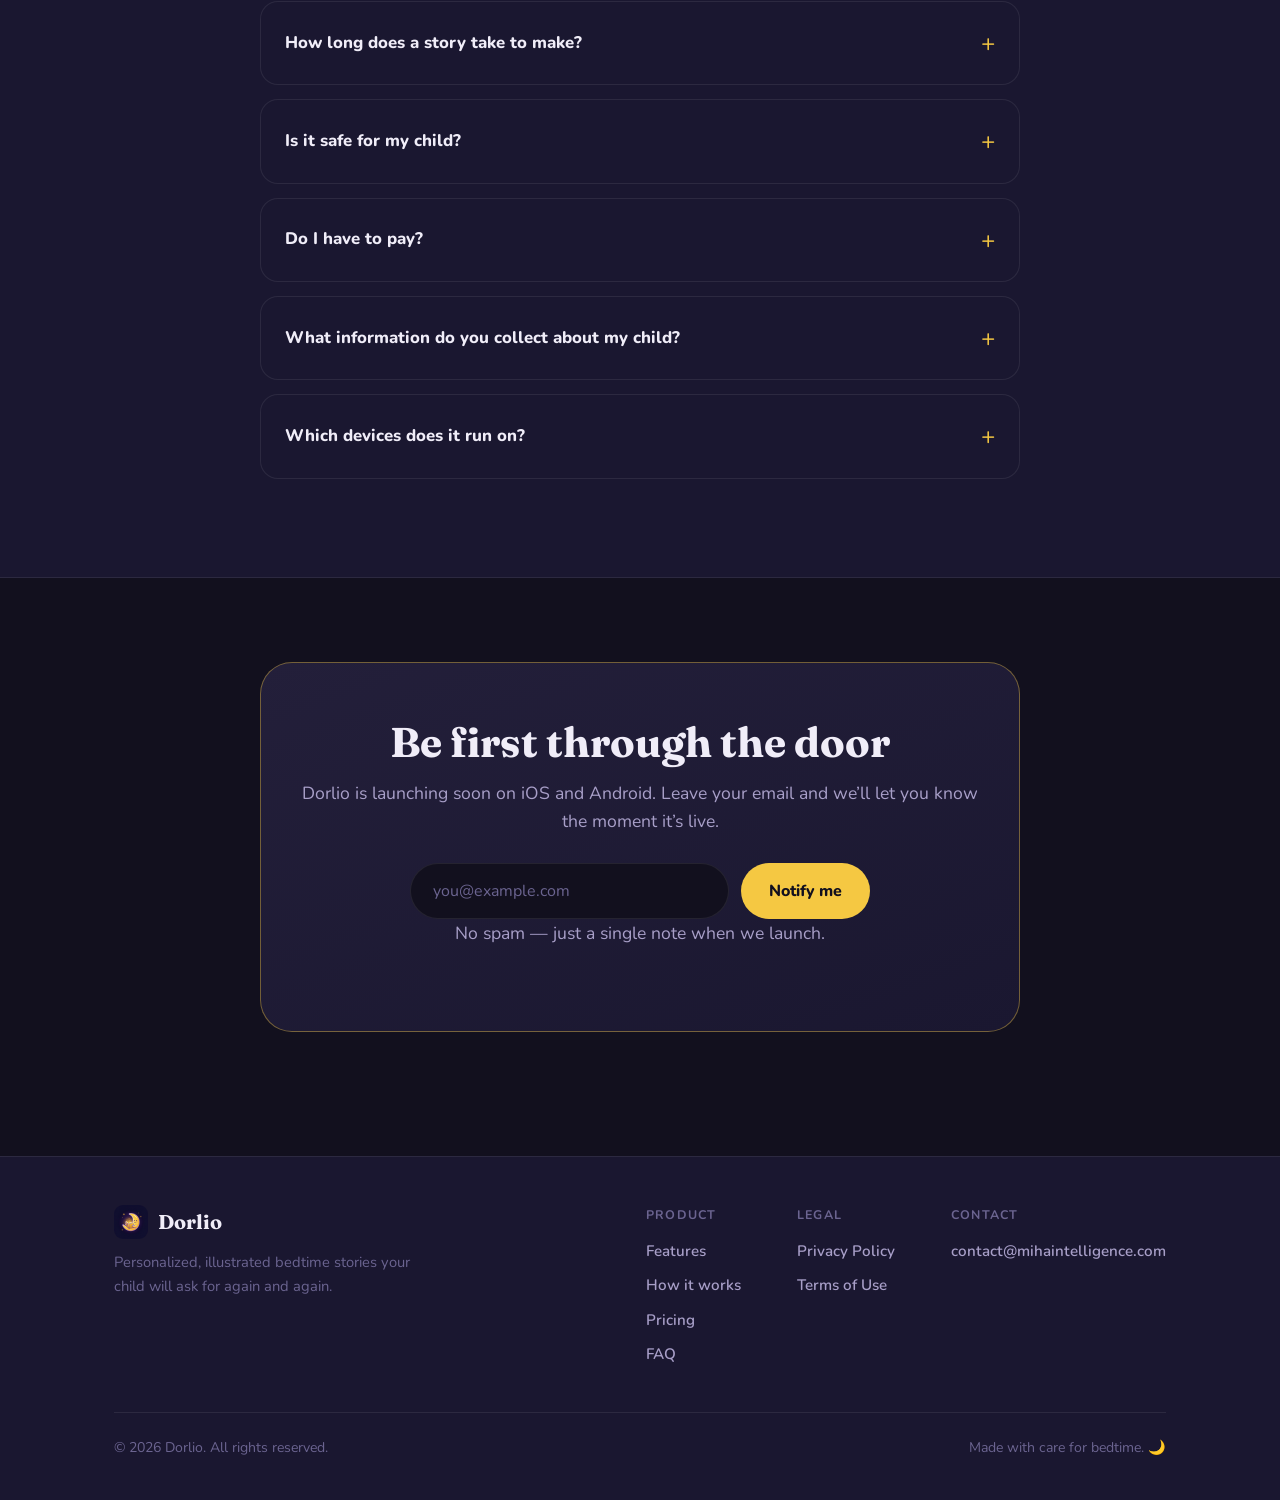
==== commit eefdd9ac: "Fill in operator details (MIHAINTELLIGENCE SRL) and update contact email - Replace placeholder email" ====
--- a/index.html
+++ b/index.html
@@ -571,7 +571,7 @@
     <div class="cta-card">
       <h2>Be first through the door</h2>
       <p>Dorlio is launching soon on iOS and Android. Leave your email and we’ll let you know the moment it’s live.</p>
-      <form class="waitlist" action="mailto:mihaideveloping@gmail.com" method="post" enctype="text/plain" onsubmit="return dorlioNotify(event)">
+      <form class="waitlist" action="mailto:contact@mihaintelligence.com" method="post" enctype="text/plain" onsubmit="return dorlioNotify(event)">
         <input type="email" name="email" placeholder="you@example.com" aria-label="Your email address" required />
         <button class="btn btn-gold" type="submit">Notify me</button>
       </form>
@@ -603,7 +603,7 @@
         </div>
         <div class="foot-col">
           <h4>Contact</h4>
-          <a href="mailto:mihaideveloping@gmail.com">mihaideveloping@gmail.com</a>
+          <a href="mailto:contact@mihaintelligence.com">contact@mihaintelligence.com</a>
         </div>
       </div>
     </div>
@@ -623,7 +623,7 @@
     var email = (input && input.value ? input.value : '').trim();
     var subject = encodeURIComponent('Dorlio waitlist');
     var body = encodeURIComponent('Please notify me when Dorlio launches. My email: ' + email);
-    window.location.href = 'mailto:mihaideveloping@gmail.com?subject=' + subject + '&body=' + body;
+    window.location.href = 'mailto:contact@mihaintelligence.com?subject=' + subject + '&body=' + body;
     return false;
   }
 </script>
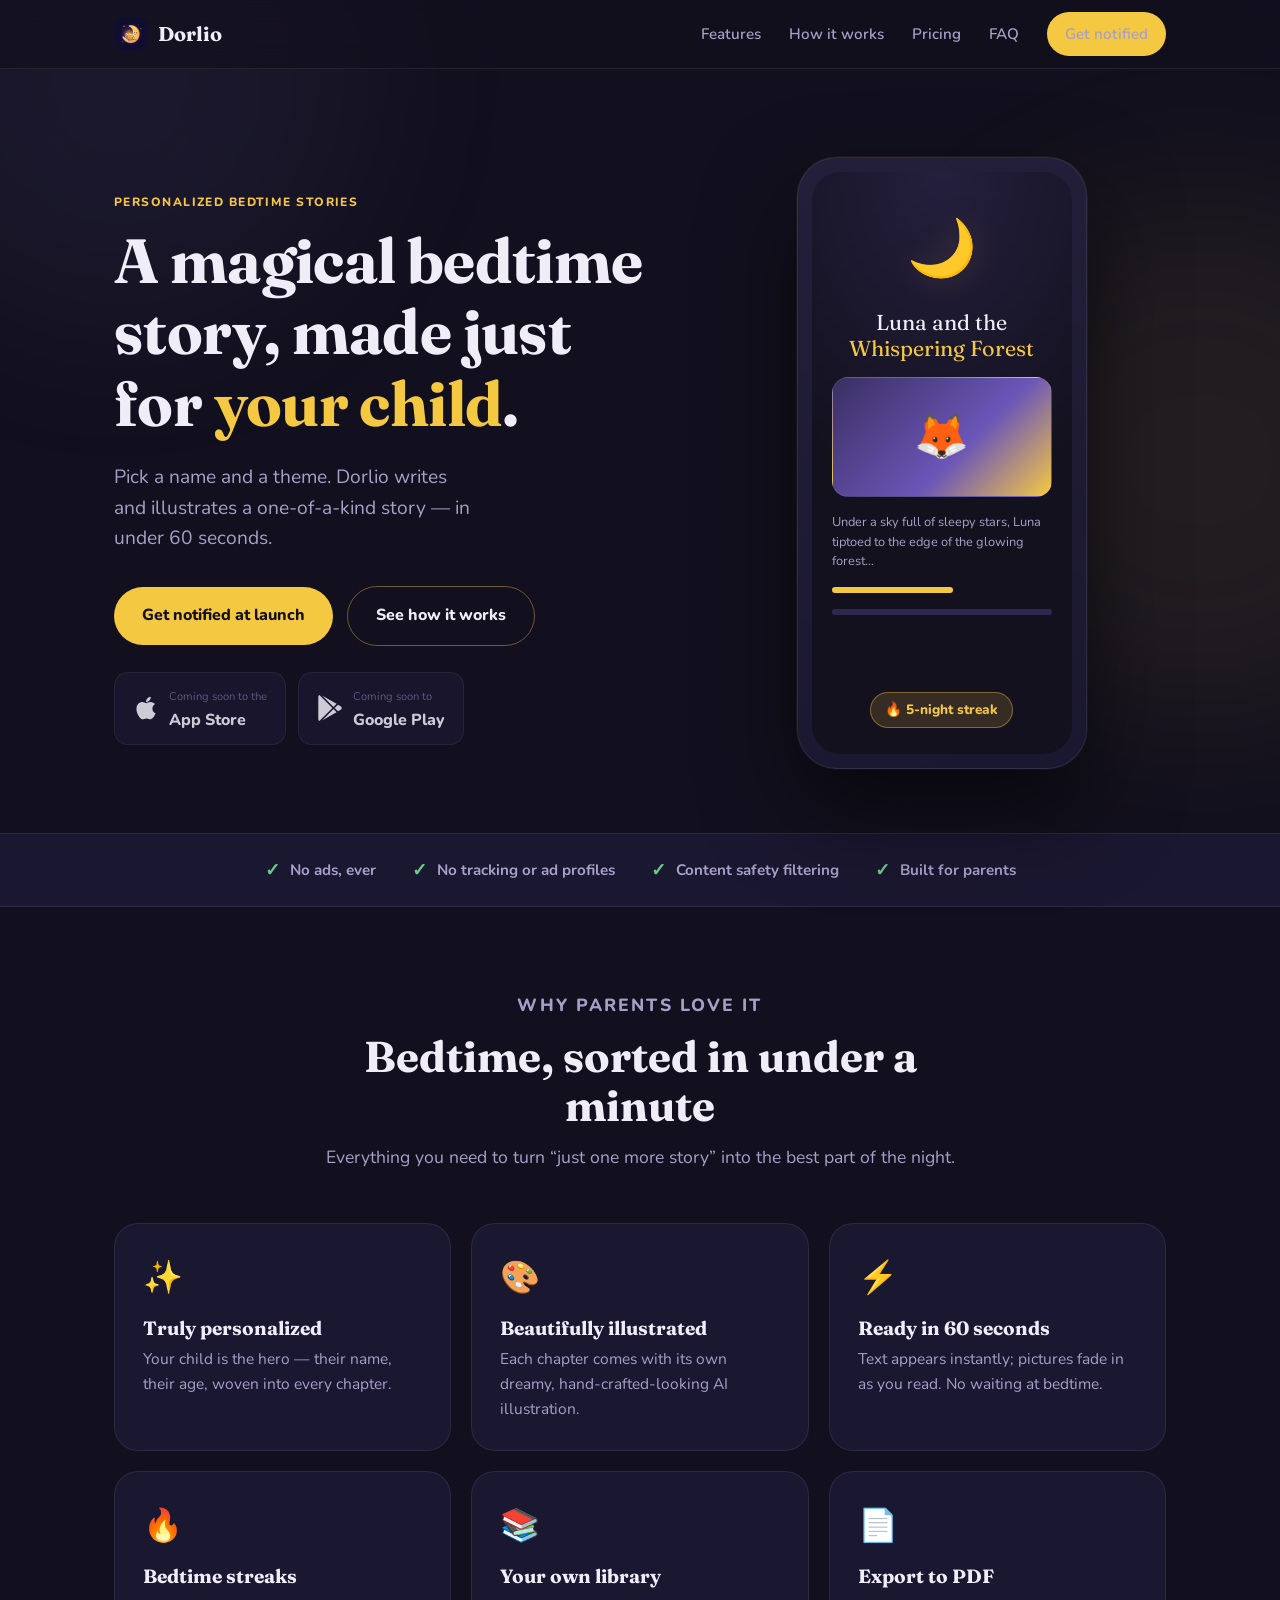
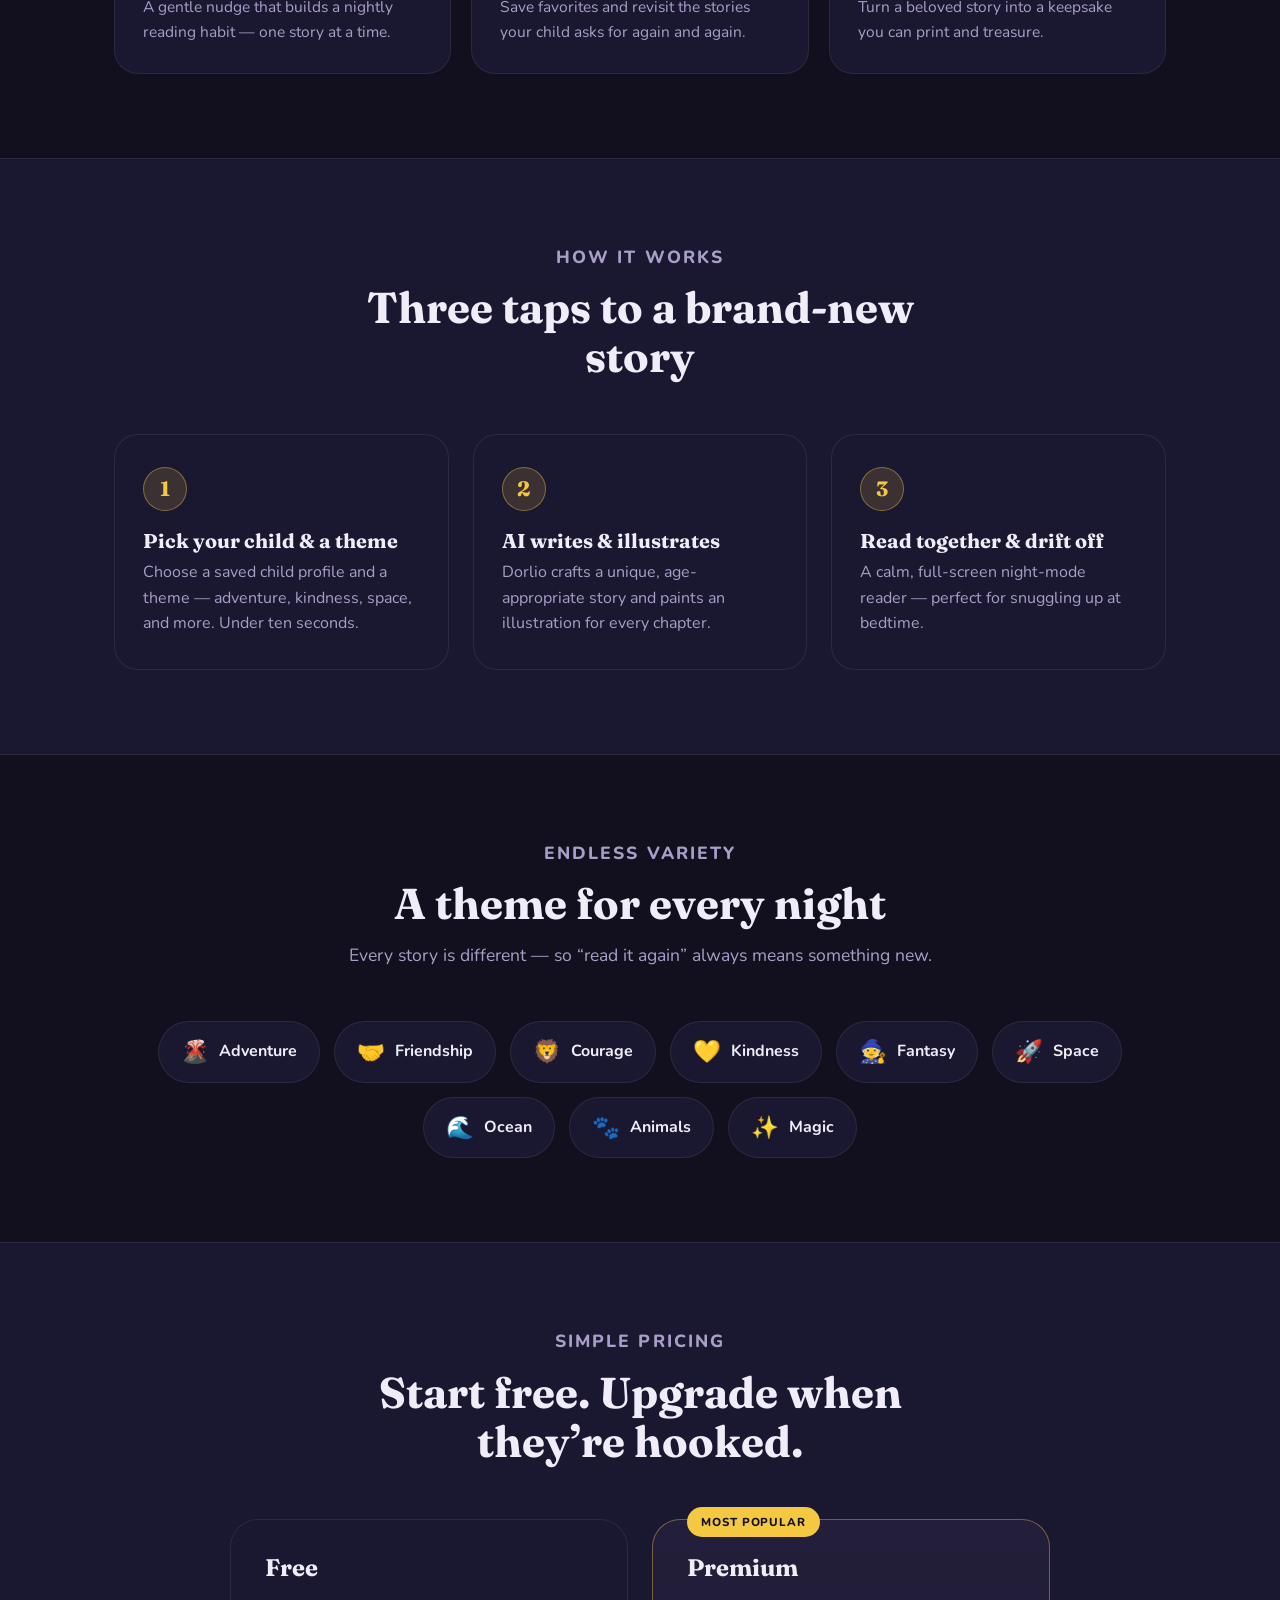
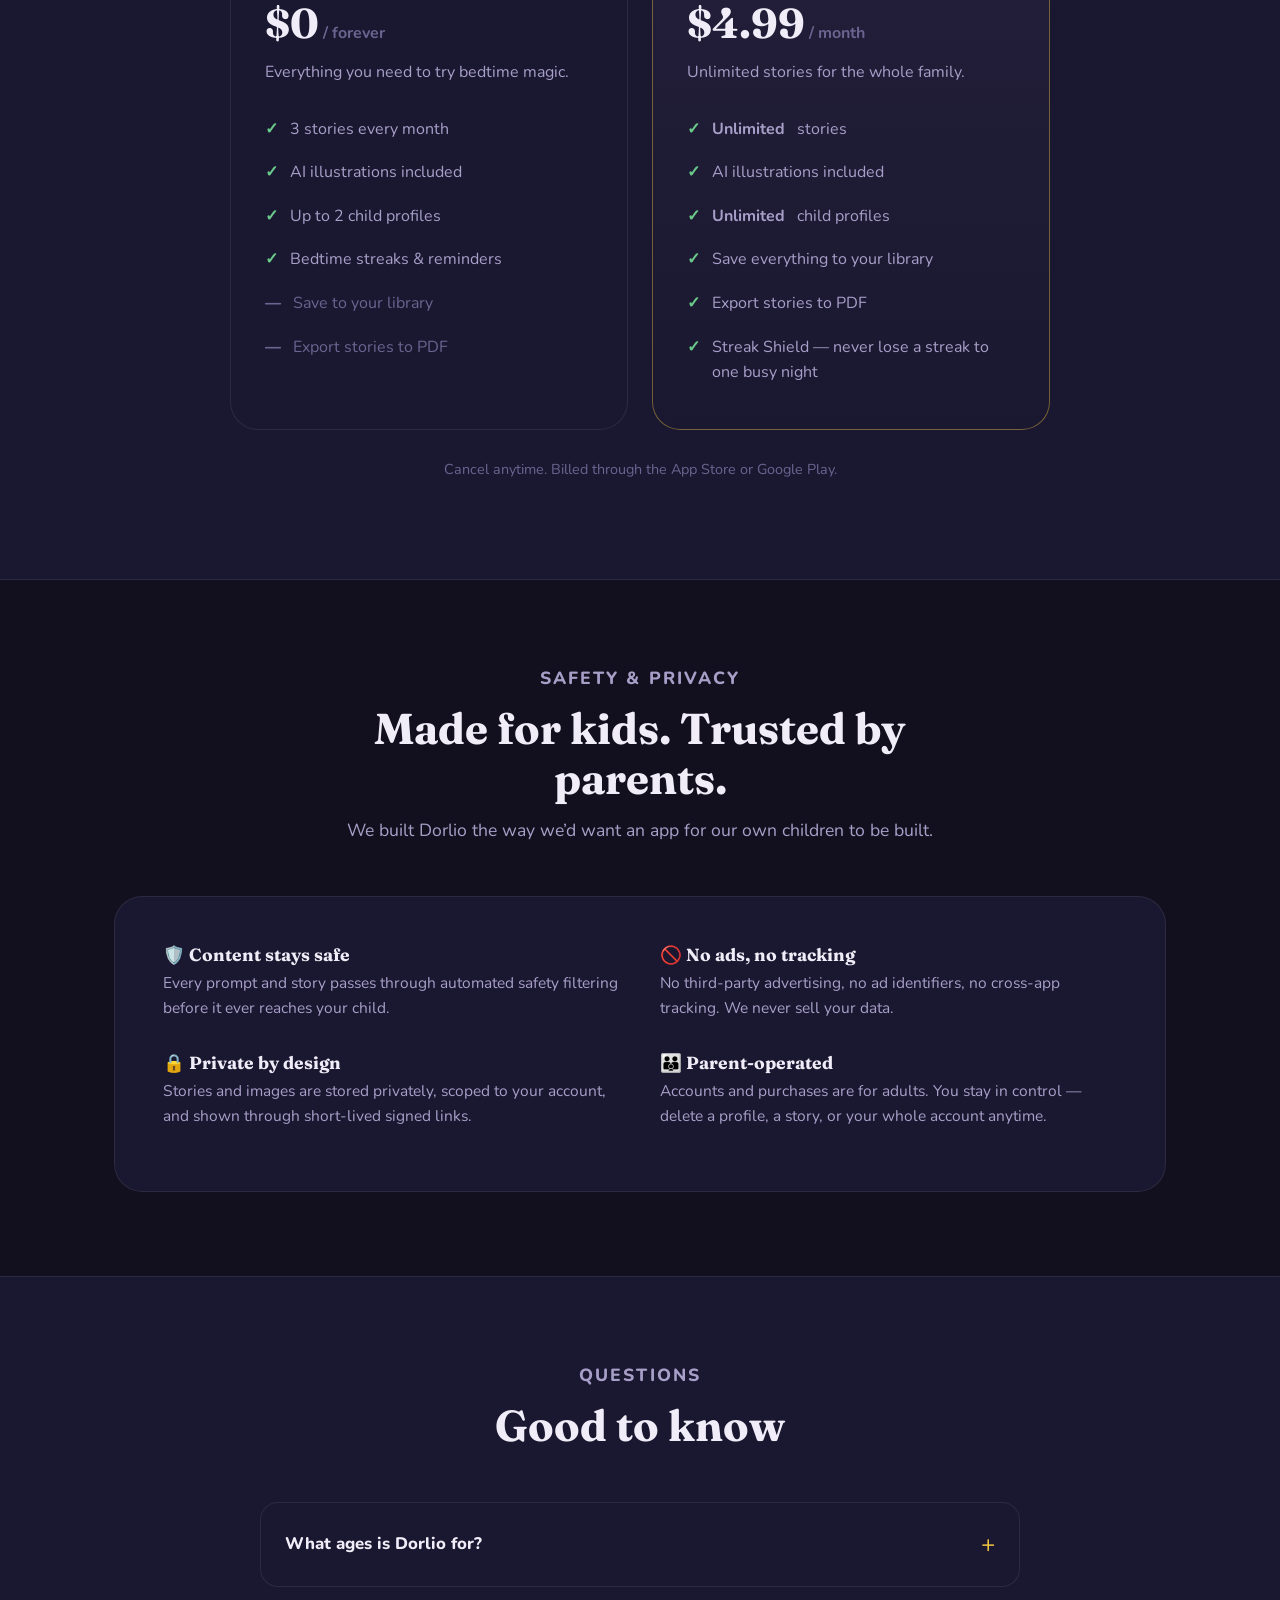
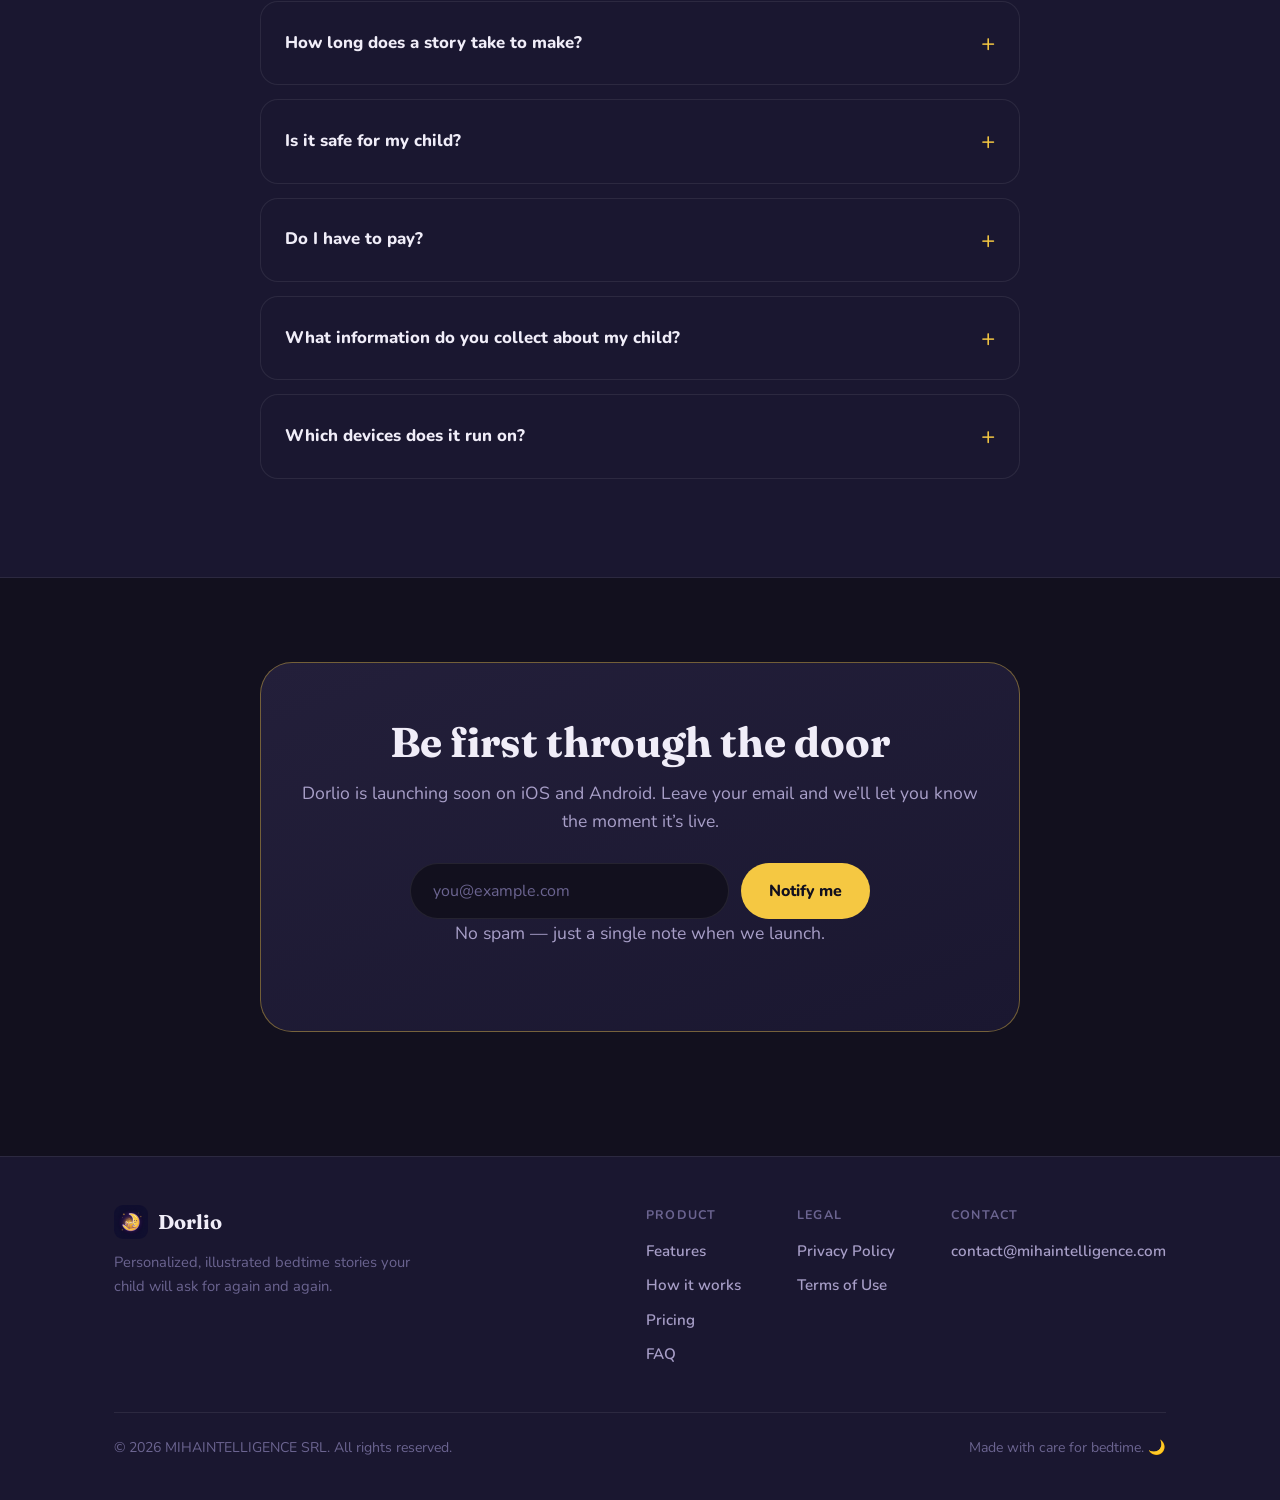
==== commit 486b9619: "Redesign legal pages with site chrome + clean URLs; strip nav hash - /privacy and /terms are now ful" ====
--- a/index.html
+++ b/index.html
@@ -53,6 +53,7 @@
 
   * { box-sizing: border-box; }
   html { scroll-behavior: smooth; }
+  section[id] { scroll-margin-top: 84px; }
   body {
     margin: 0;
     font-family: var(--ui);
@@ -555,7 +556,7 @@
       </details>
       <details>
         <summary>What information do you collect about my child?</summary>
-        <p>Only what you enter to personalize a story — a first name, an age, and a chosen avatar emoji. We don’t collect a child’s contact information, location, photos, or anything else. Read the full <a href="./privacy.html">Privacy Policy</a>.</p>
+        <p>Only what you enter to personalize a story — a first name, an age, and a chosen avatar emoji. We don’t collect a child’s contact information, location, photos, or anything else. Read the full <a href="/privacy">Privacy Policy</a>.</p>
       </details>
       <details>
         <summary>Which devices does it run on?</summary>
@@ -598,8 +599,8 @@
         </div>
         <div class="foot-col">
           <h4>Legal</h4>
-          <a href="./privacy.html">Privacy Policy</a>
-          <a href="./terms.html">Terms of Use</a>
+          <a href="/privacy">Privacy Policy</a>
+          <a href="/terms">Terms of Use</a>
         </div>
         <div class="foot-col">
           <h4>Contact</h4>
@@ -608,7 +609,7 @@
       </div>
     </div>
     <div class="foot-bottom">
-      <div>© <span id="year">2026</span> Dorlio. All rights reserved.</div>
+      <div>© <span id="year">2026</span> MIHAINTELLIGENCE SRL. All rights reserved.</div>
       <div>Made with care for bedtime. 🌙</div>
     </div>
   </div>
@@ -616,6 +617,27 @@
 
 <script>
   document.getElementById('year').textContent = new Date().getFullYear();
+
+  // In-page nav: smooth-scroll to the section WITHOUT leaving a #hash in the URL.
+  document.querySelectorAll('a[href^="#"]').forEach(function (a) {
+    a.addEventListener('click', function (e) {
+      var el = document.getElementById(a.getAttribute('href').slice(1));
+      if (!el) return;
+      e.preventDefault();
+      el.scrollIntoView({ behavior: 'smooth' });
+      history.replaceState(null, '', location.pathname + location.search);
+    });
+  });
+
+  // Arriving from another page (e.g. /privacy -> /#features): scroll, then clean the URL.
+  window.addEventListener('load', function () {
+    if (!location.hash) return;
+    var el = document.getElementById(location.hash.slice(1));
+    if (!el) return;
+    el.scrollIntoView();
+    history.replaceState(null, '', location.pathname + location.search);
+  });
+
   // Open a pre-filled email to join the waitlist (no backend required at launch).
   function dorlioNotify(e) {
     e.preventDefault();
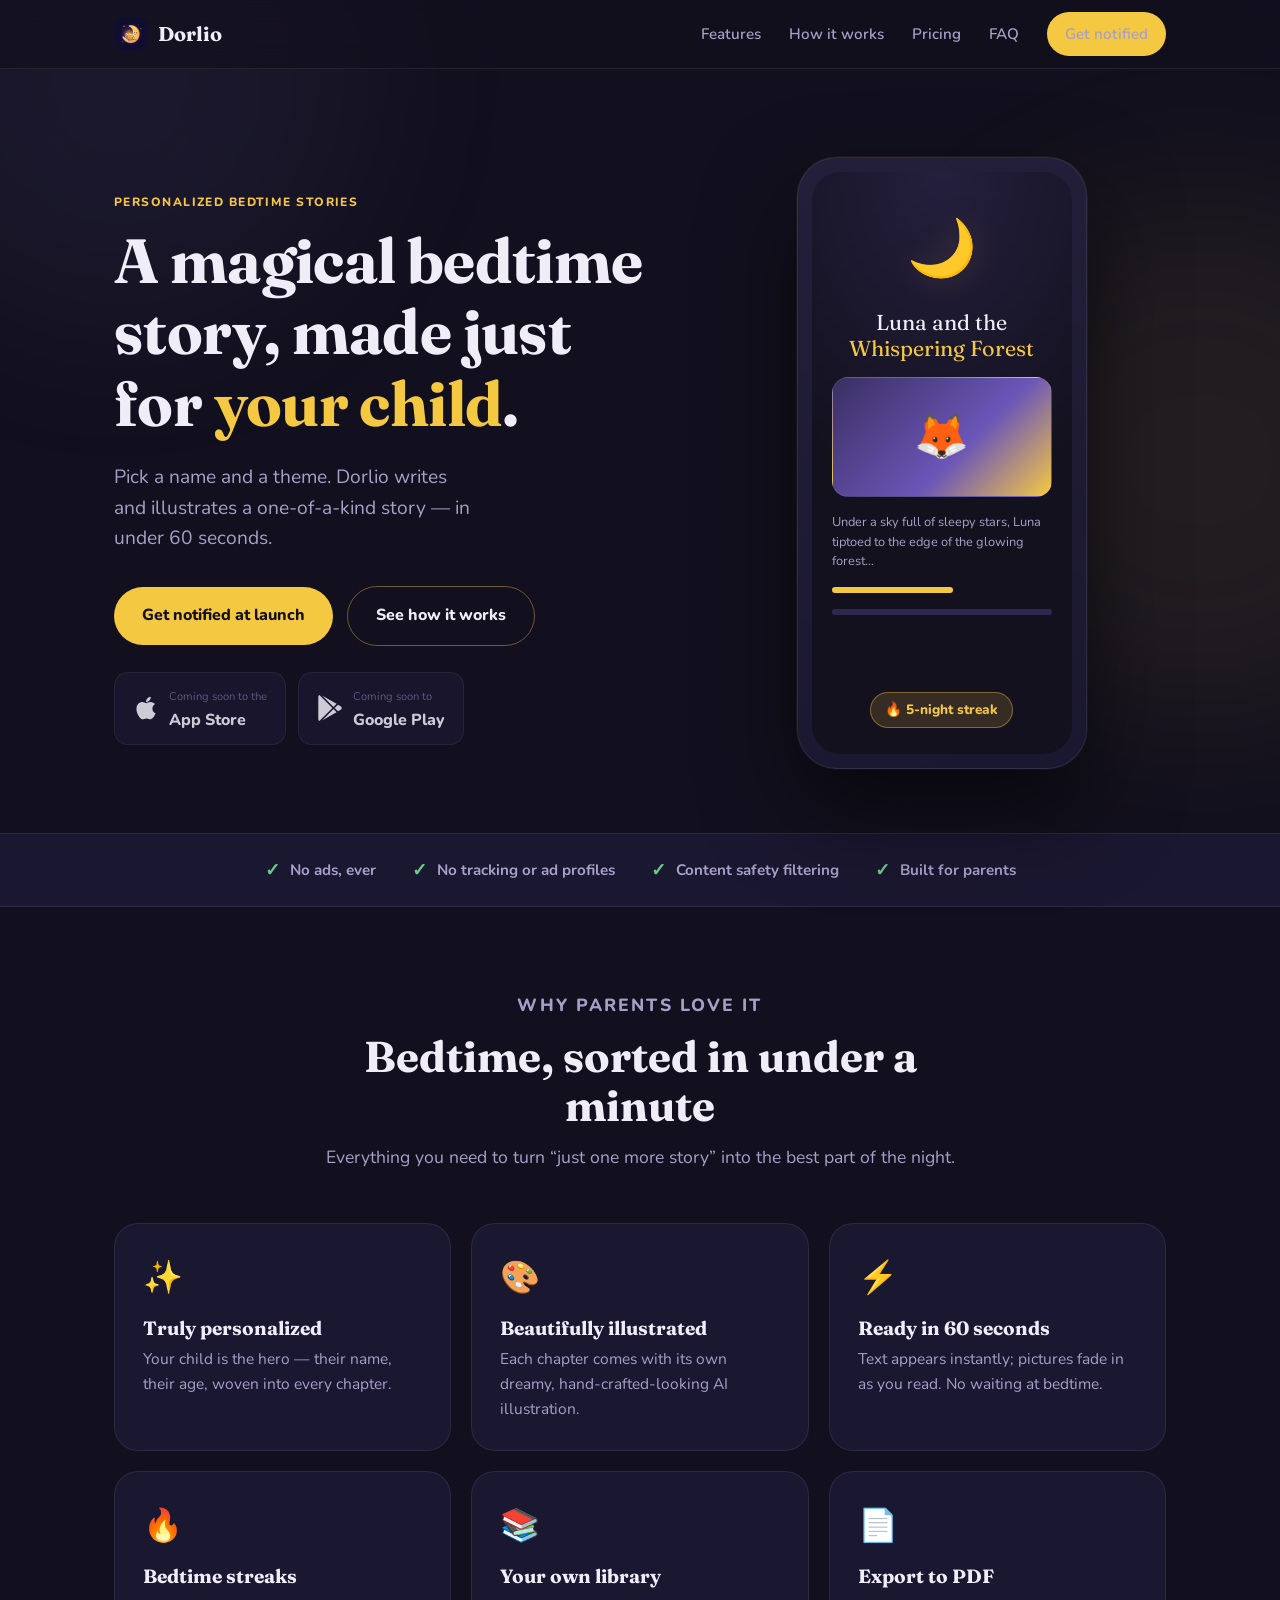
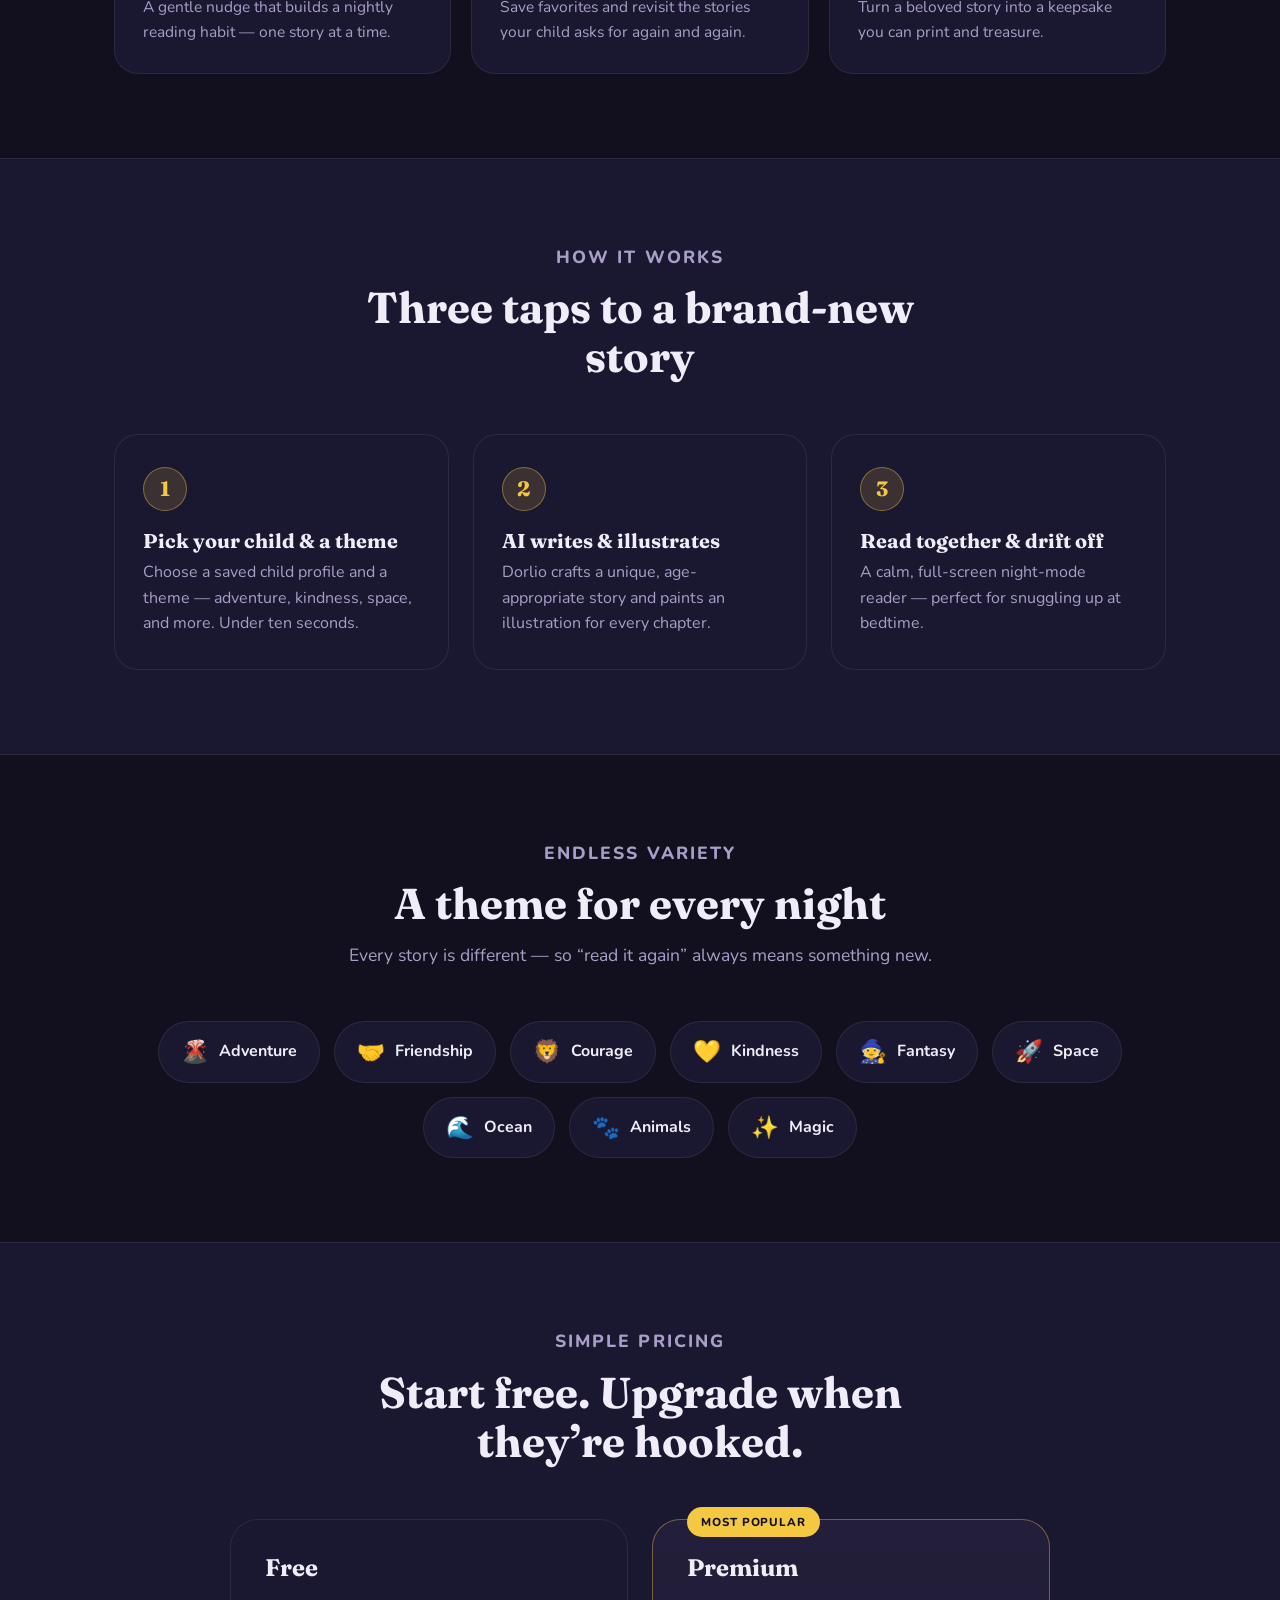
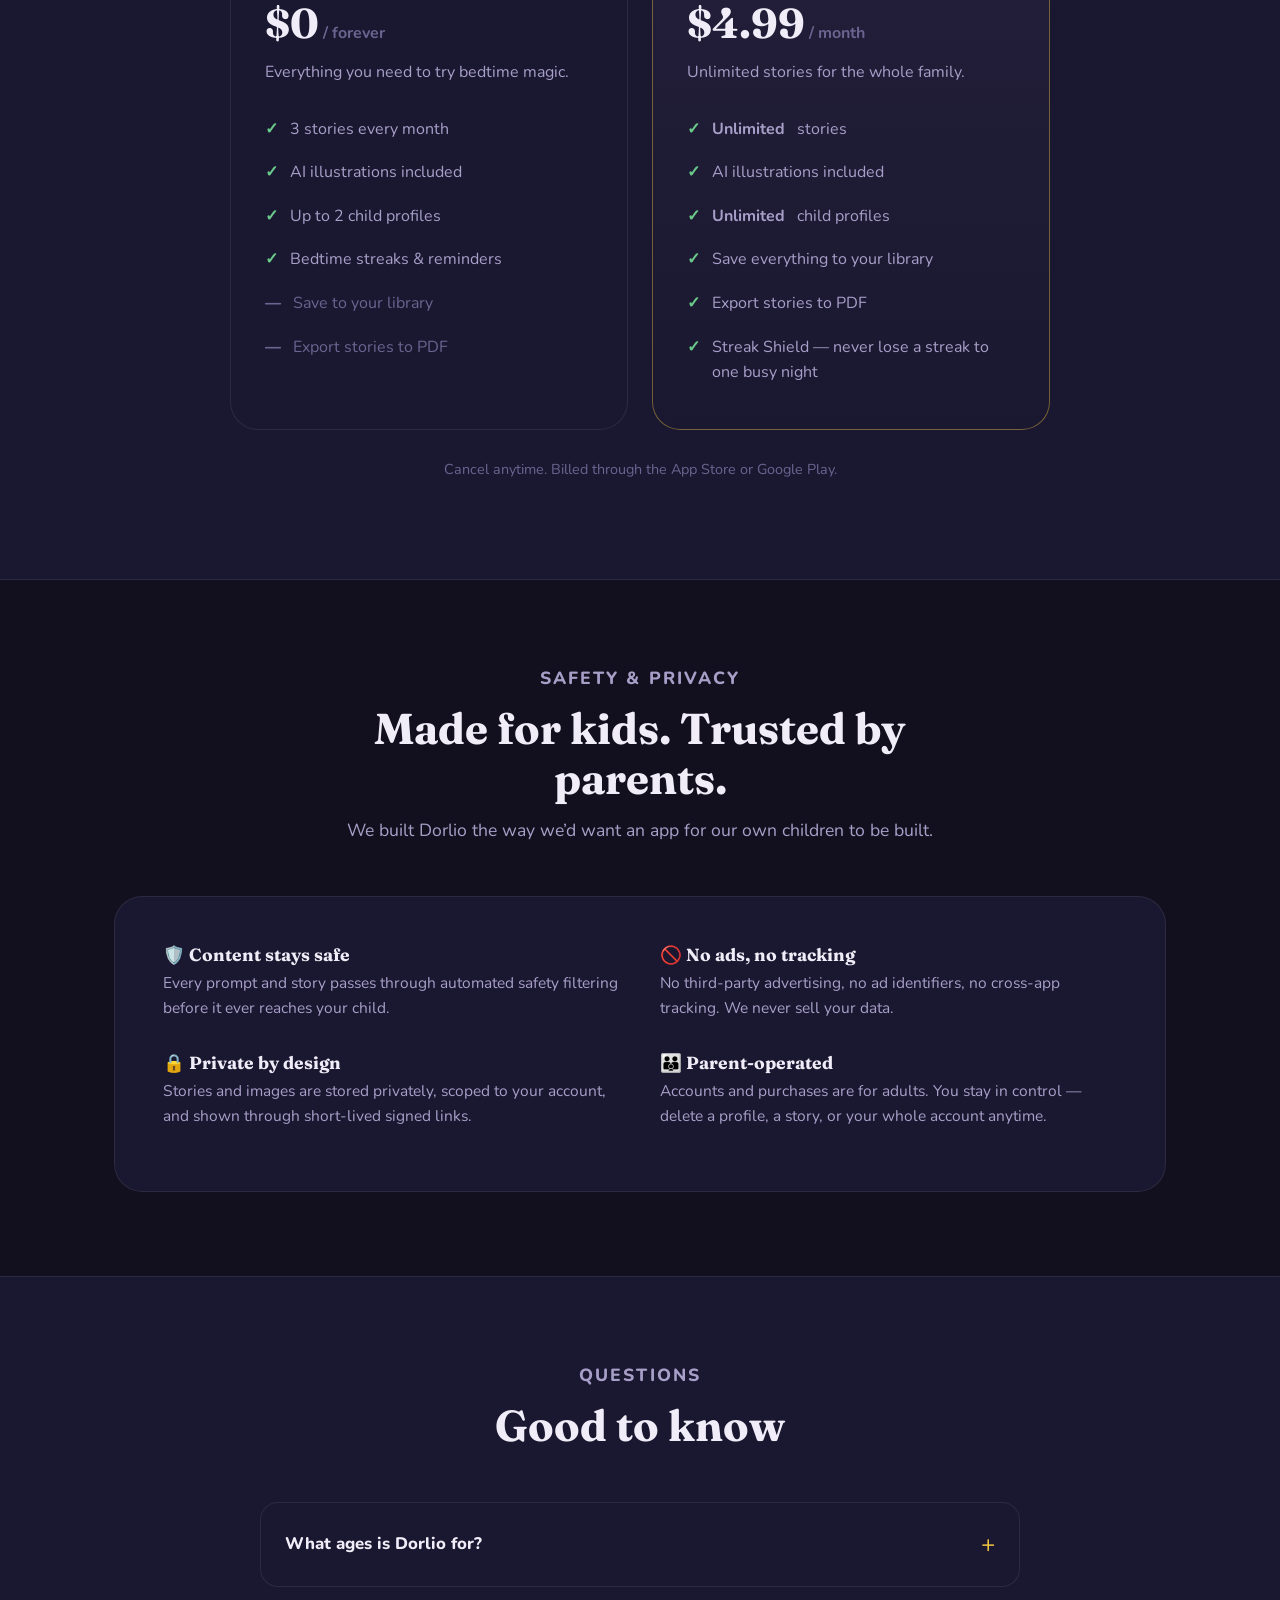
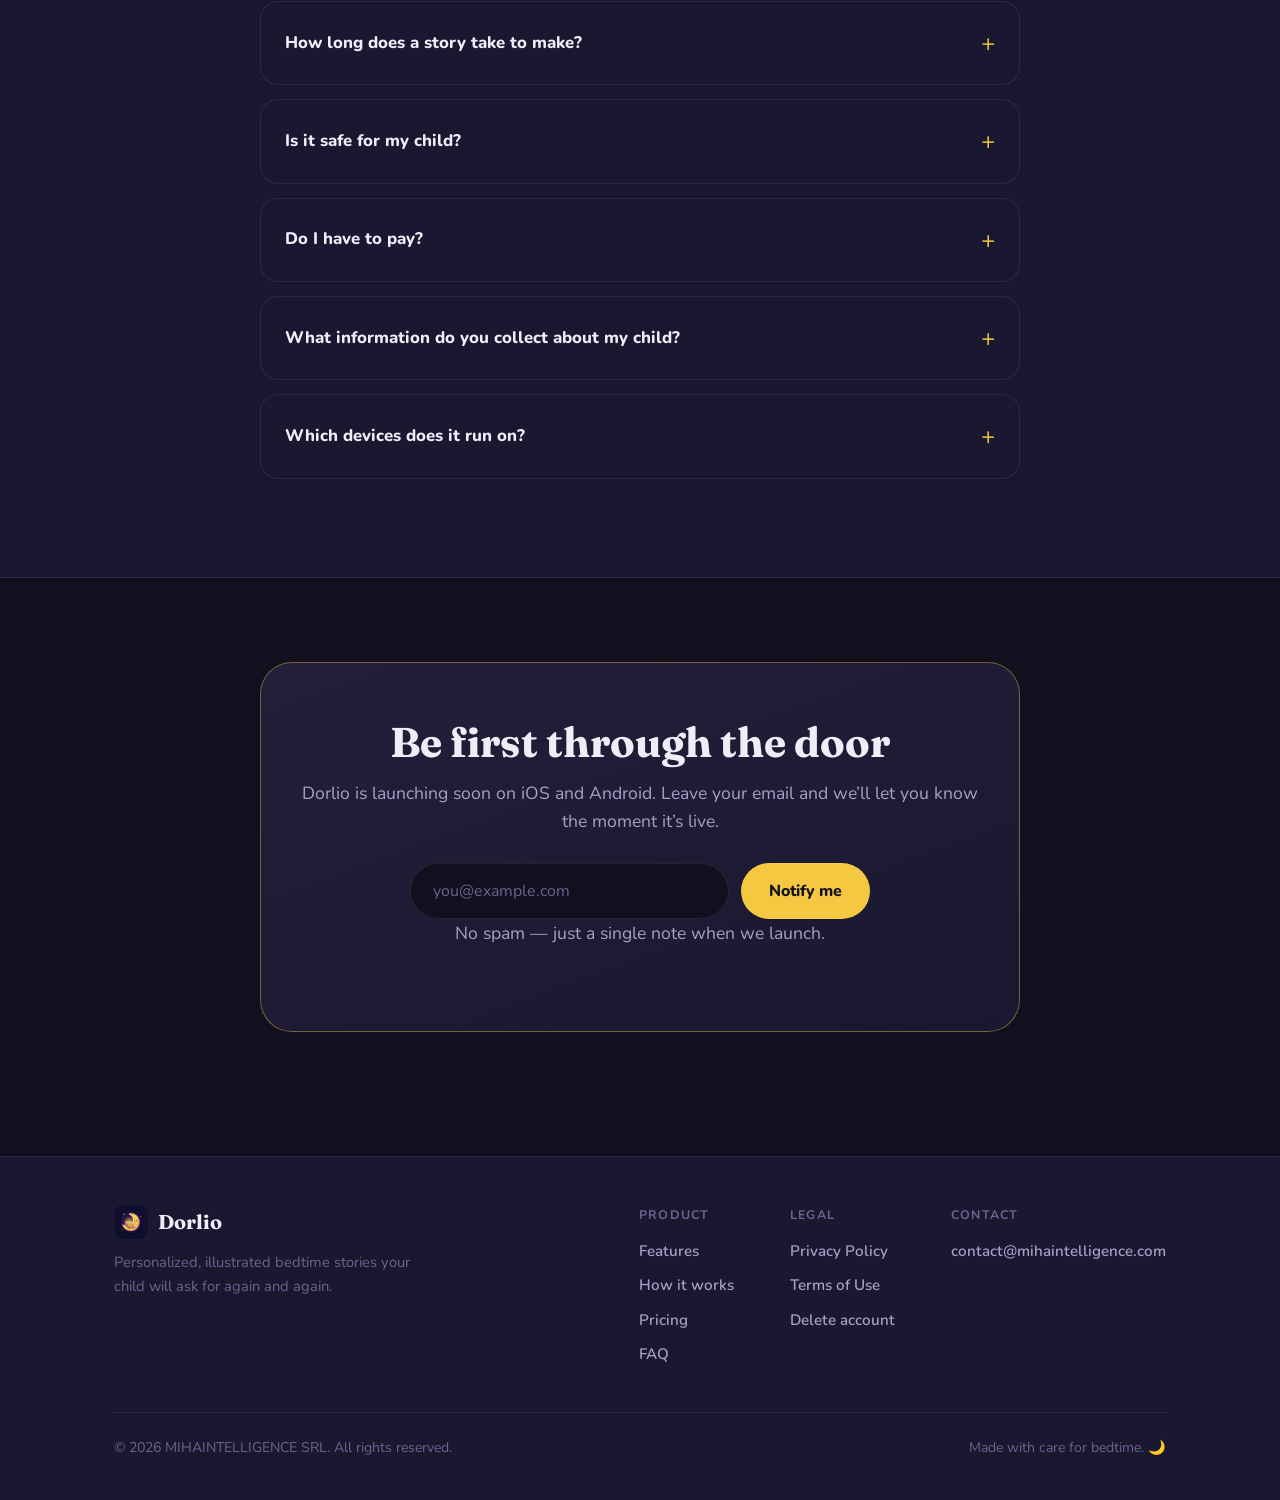
==== commit 65ab2b94: "add delete account on footer" ====
--- a/index.html
+++ b/index.html
@@ -20,8 +20,8 @@
 <meta name="twitter:image" content="https://dorlio.com/assets/icon.png" />
 <meta name="theme-color" content="#12101E" />
 
-<link rel="icon" type="image/png" href="./assets/favicon.png" />
-<link rel="apple-touch-icon" href="./assets/icon.png" />
+<link rel="icon" type="image/png" sizes="64x64" href="/assets/favicon.png?v=2" />
+<link rel="apple-touch-icon" href="/assets/apple-touch-icon.png" />
 
 <link rel="preconnect" href="https://fonts.googleapis.com" />
 <link rel="preconnect" href="https://fonts.gstatic.com" crossorigin />
@@ -601,6 +601,7 @@
           <h4>Legal</h4>
           <a href="/privacy">Privacy Policy</a>
           <a href="/terms">Terms of Use</a>
+          <a href="/delete-account">Delete account</a>
         </div>
         <div class="foot-col">
           <h4>Contact</h4>
